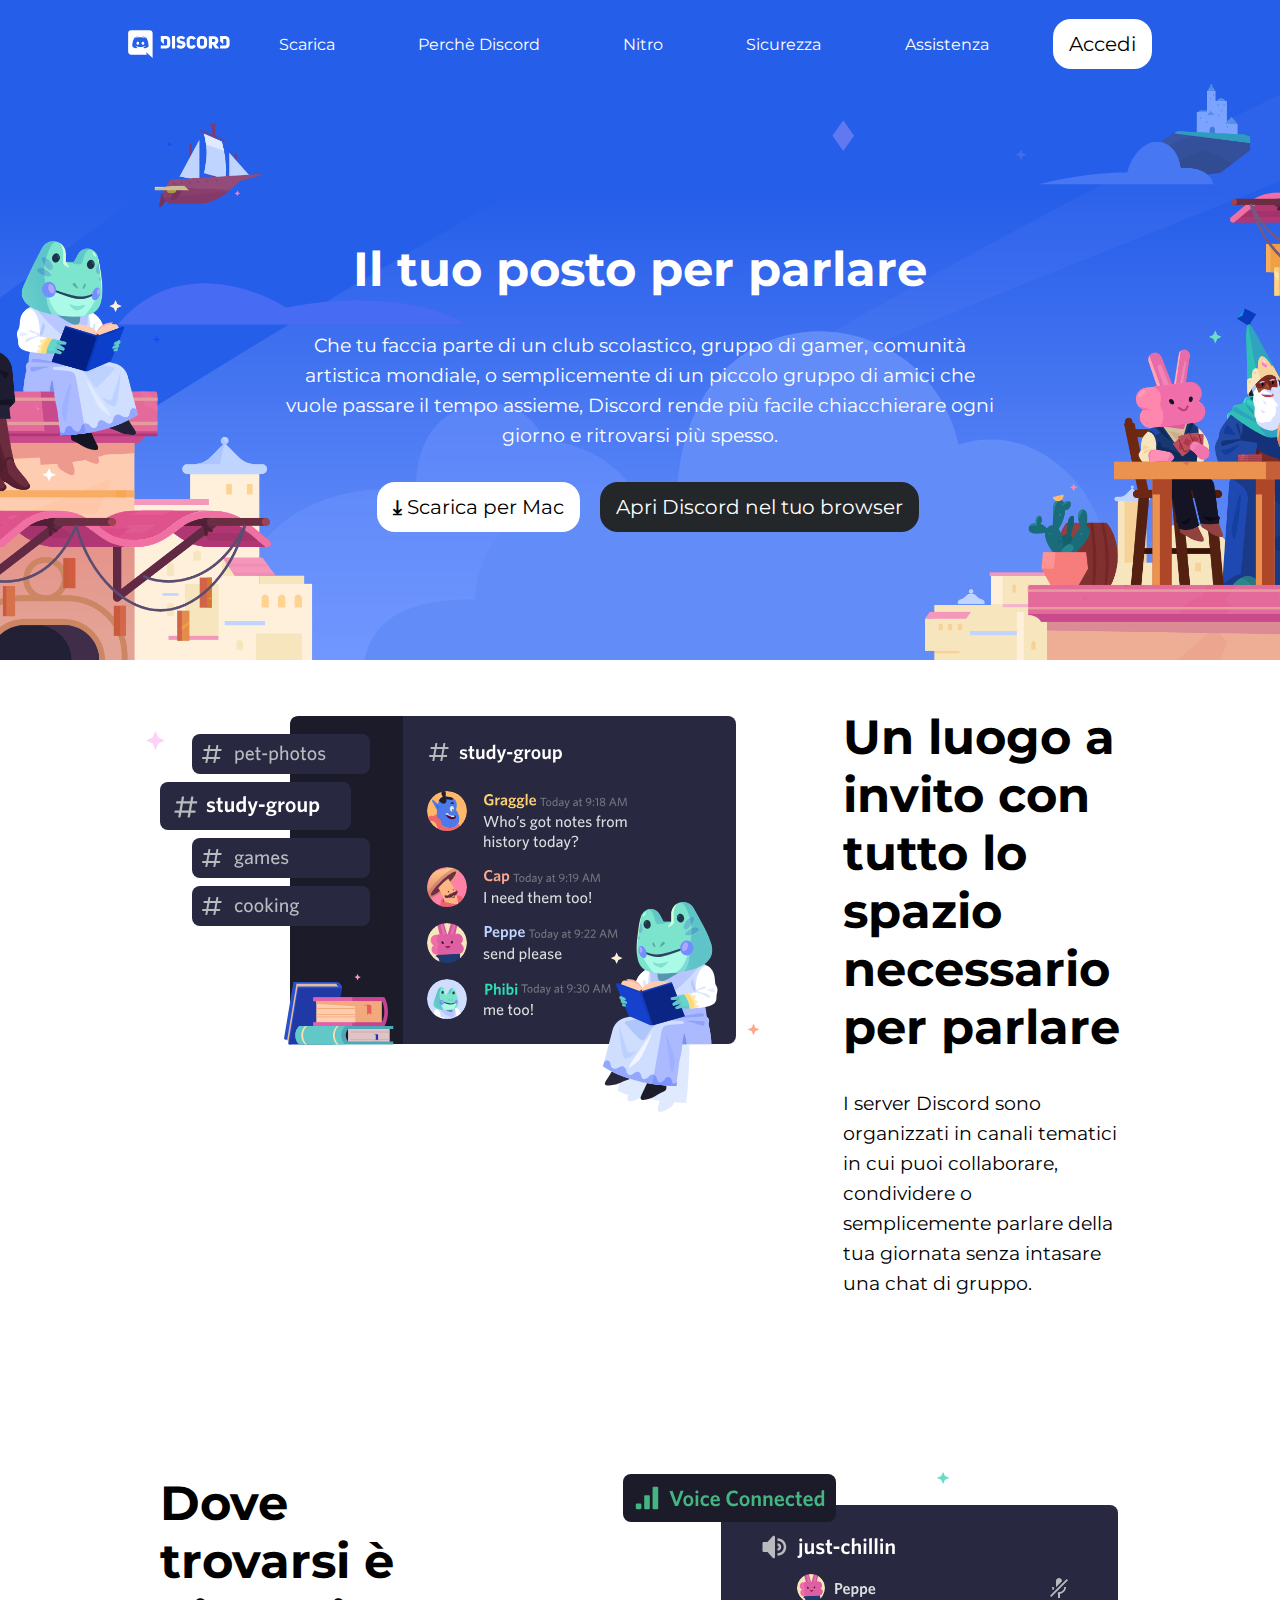
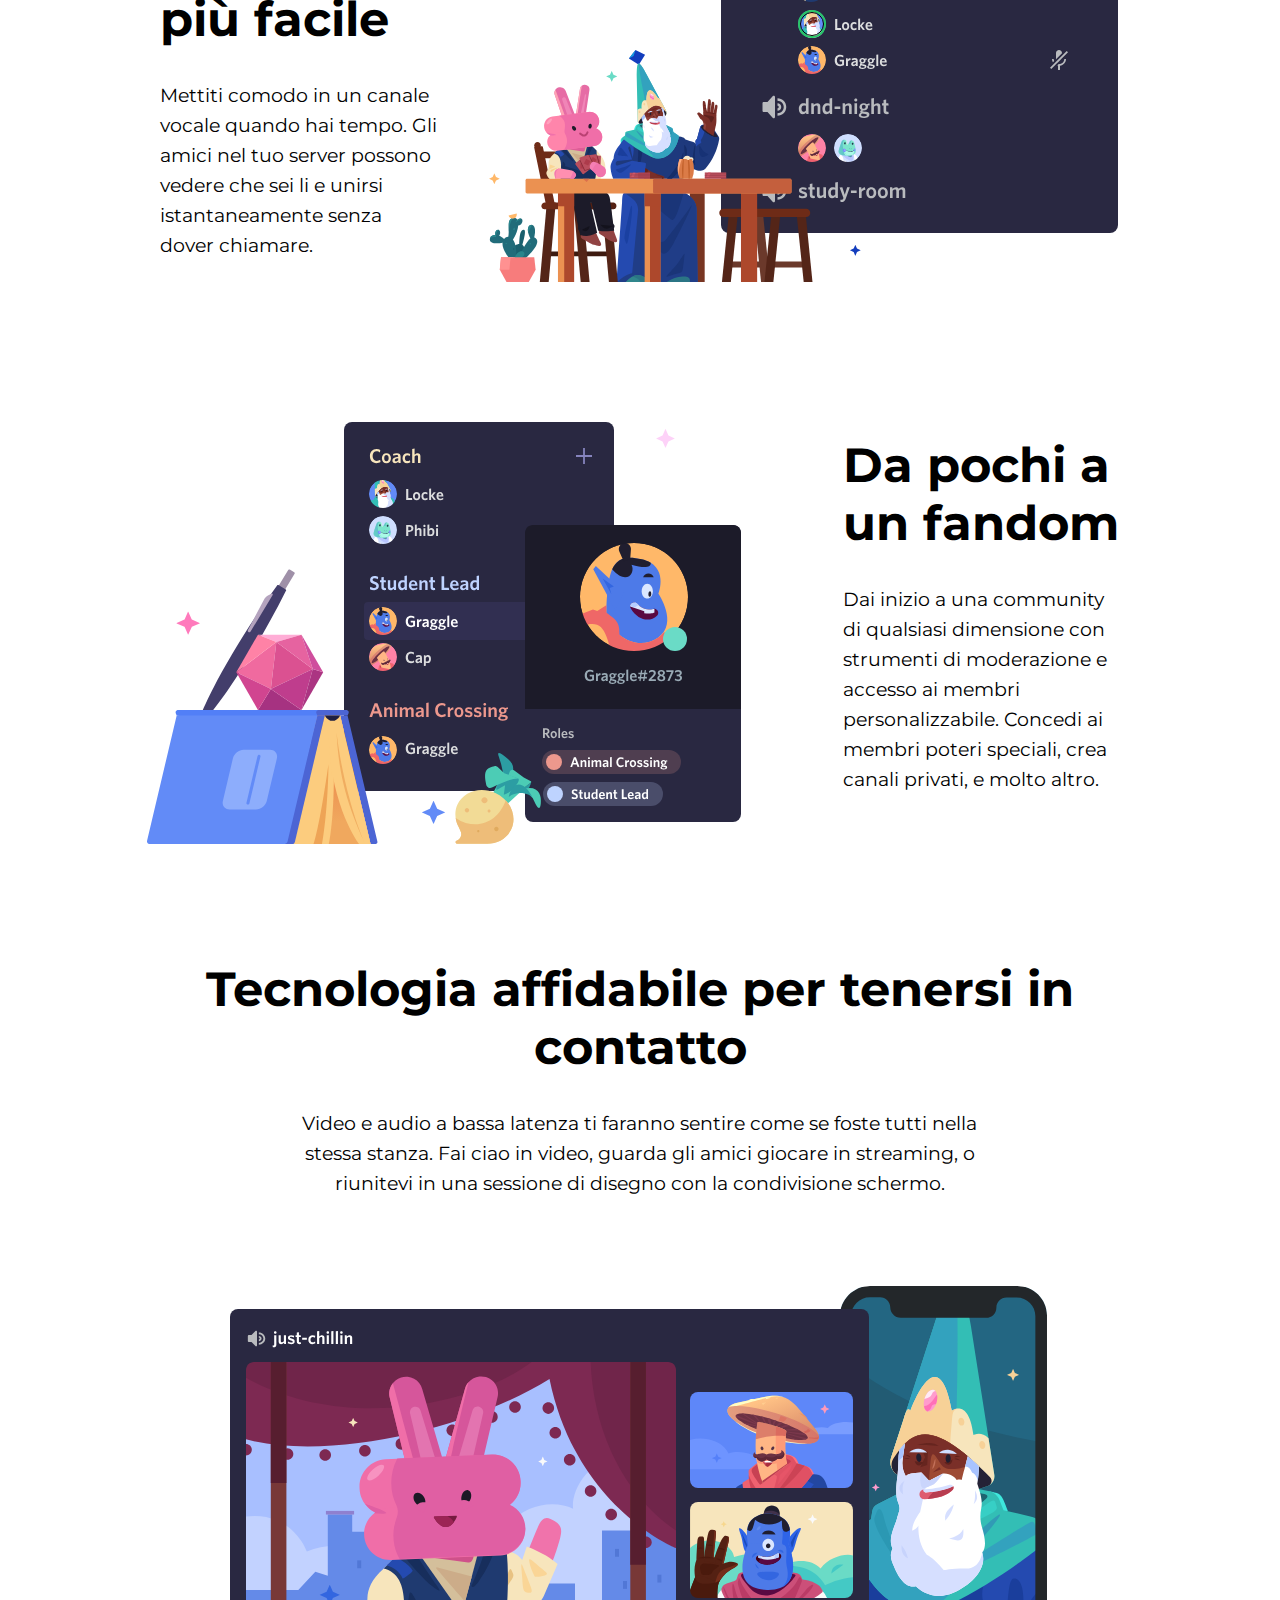
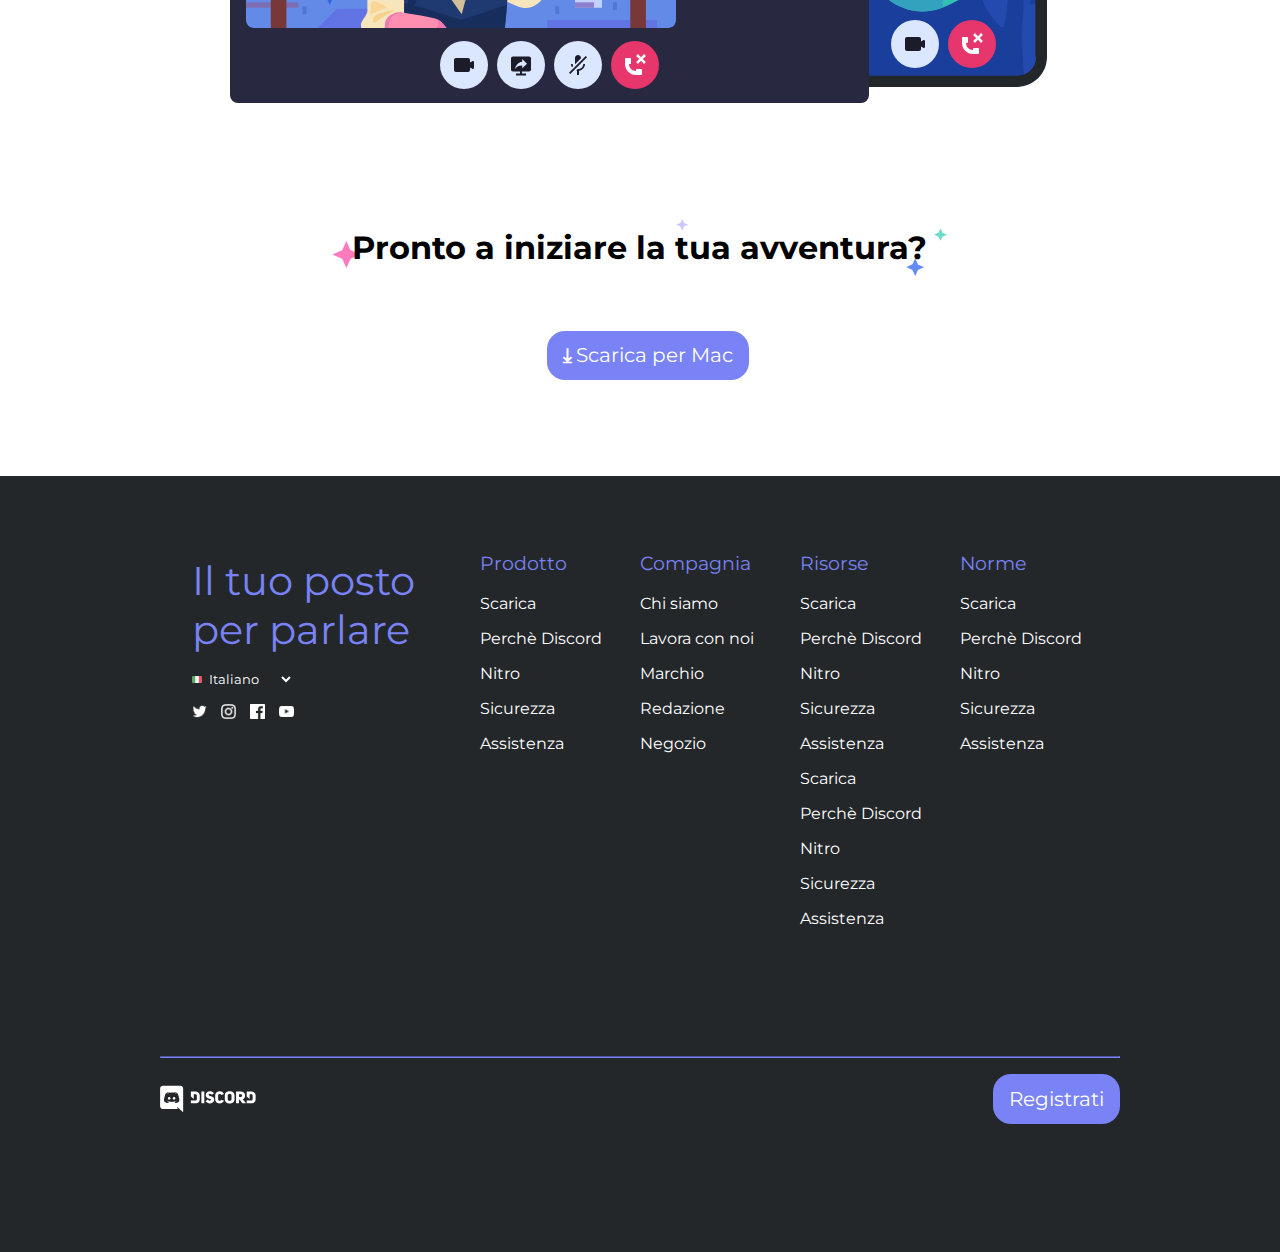
==== bonus/index.html @ 0810bc22 "setting up bonus folder" ====
<!DOCTYPE html>
<html lang="it">

<head>
    <meta charset="UTF-8">
    <meta http-equiv="X-UA-Compatible" content="IE=edge">
    <meta name="viewport" content="width=device-width, initial-scale=1.0">
    <title>Document</title>
    <link rel="stylesheet" href="./assets/css/style.css">
    <link rel="preconnect" href="https://fonts.googleapis.com">
<link rel="preconnect" href="https://fonts.gstatic.com" crossorigin>
<link href="https://fonts.googleapis.com/css2?family=Montserrat:wght@500&display=swap" rel="stylesheet">
</head>

<body>
    <header>
        <div class="container">
            <img class="logo" src="./assets/img/logo.svg" alt="">
            <nav>
                <ul>
                    <li><a href=#>Scarica</a></li>
                    <li><a href=#>Perchè Discord</a></li>
                    <li><a href=#>Nitro</a></li>
                    <li><a href=#>Sicurezza</a></li>
                    <li><a href=#>Assistenza</a></li>
                </ul>

            </nav>
            <button class="white"><a href="https://discord.com/login">Accedi</a></button>
        </div>
    </header>
    <!--/header-->
    <main>
        <div class="banner">
            <div class="container">
                <div class="content">
                    <h1 class="title">Il tuo posto per parlare</h1>
                    <p class="caption">Che tu faccia parte di un club scolastico, gruppo di gamer, comunità artistica
                        mondiale,
                        o semplicemente di un piccolo gruppo di amici che vuole passare il tempo assieme,
                        Discord rende più facile chiacchierare ogni giorno e ritrovarsi più spesso.
                        </p>
                    <button class="white"><a href="//discord.com/api/download?platform=osx"><span class="arrow">&#10515;</span>Scarica per Mac</a></button>
                    <button class="black"><a href="https://discord.com/app">Apri Discord nel tuo browser</a></button>

                </div>
            </div>
        </div>
        <!--/.banner-->
        <div class="container">
            <div class="row">
                <div class="col-8">
                    <img src="./assets/img/item1.svg" alt="">
                </div>
                <div class="col-4">
                    <h1>Un luogo a invito
                        con tutto lo
                        spazio
                        necessario per
                        parlare</h1>
                    <p>I server Discord sono organizzati in canali
                        tematici in cui puoi collaborare, condividere o
                        semplicemente parlare della tua giornata
                        senza intasare una chat di gruppo.</p>
                </div>
            </div>
        </div>       
        <div class="container">
            
            <div class="row">

                <div class="col-4">
                    <h1>Dove trovarsi è più facile</h1>
                    <p>Mettiti comodo in un canale vocale quando
                        hai tempo. Gli amici nel tuo server possono
                        vedere che sei li e unirsi istantaneamente
                        senza dover chiamare.</p>
                </div>
                <div class="col-8">
                    <img src="./assets/img/item2.svg" alt="">
                </div>
            </div>

        </div>
        <div class="container">
            <div class="row">
                <div class="col-8">
                    <img src="./assets/img/item3.svg" alt="">
                </div>
                <div class="col-4">
                    <h1>Da pochi a un fandom</h1>
                    <p>Dai inizio a una community di qualsiasi
                        dimensione con strumenti di moderazione e
                        accesso ai membri personalizzabile.
                        Concedi ai membri poteri speciali, crea
                        canali privati, e molto altro.</p>
                </div>
            </div>
        </div>

        <div class="container">
            <div class="row">
                <div class="content">
                    <div class="col-12">
                        <h1>Tecnologia affidabile per tenersi in contatto</h1>
                        <p class="caption">Video e audio a bassa latenza ti faranno sentire come se foste tutti nella
                            stessa stanza. Fai ciao in video, guarda
                            gli amici giocare in streaming, o riunitevi in una sessione di disegno con la condivisione
                            schermo.</p>
                    </div>
                    <div class="col-12">
                        <img src="./assets/img/item4-big.svg" alt="">
                    </div>
                    <div class="col-12">
                        <h3 id="stars">Pronto a iniziare la tua avventura?</h3>
                        <button class="blue shadow"><a href="//discord.com/api/download?platform=osx"><span class="arrow">&#10515;</span>Scarica per Mac</a></button>
                    </div>

                </div>
            </div>

        </div>

    </main>
    <!--/main-->
    <footer>
        <div class="container">
            <div class="row">
                <div class="col-4">
                    <h2 class="subtitle">Il tuo posto per parlare</h2>
                    <div class="lang">
                        <label for="languages"><img src="./assets/img/ita.png" alt=""></label>
                        <select name="languages" id="languages">
                            <option value="Italiano">Italiano</option>
                            <option value="English">English</option>
                            <option value="Baby_Yoda">Baby Yoda</option>
                        </select>
                    </div>
                    <div id="png_logos">
                        <a href="https://twitter.com/discord"><img class="social" src="./assets//img/twitter.png" alt=""></a>
                        <a href="https://www.instagram.com/discord/"><img class="social" src="./assets//img/instagram.png" alt=""></a>
                        <a href="https://www.facebook.com/discord"><img class="social" src="./assets//img/facebook.png" alt=""></a>
                        <a href="https://www.youtube.com/discord"><img class="social" src="./assets//img/youtube.png" alt=""></a>
                    </div>
                </div>
                <div class="col-2">
                    <p class="subtitle">Prodotto</p>
                    <ul>
                        <li>Scarica</li>
                        <li>Perchè Discord</li>
                        <li>Nitro</li>
                        <li>Sicurezza</li>
                        <li>Assistenza</li>
                    </ul>
                </div>
                <div class="col-2">
                    <p class="subtitle">Compagnia</p>
                    <ul>
                        <li>Chi siamo</li>
                        <li>Lavora con noi</li>
                        <li>Marchio</li>
                        <li>Redazione</li>
                        <li>Negozio</li>
                    </ul>
                </div>
                <div class="col-2">
                    <p class="subtitle">Risorse</p>
                    <ul>
                        <li>Scarica</li>
                        <li>Perchè Discord</li>
                        <li>Nitro</li>
                        <li>Sicurezza</li>
                        <li>Assistenza</li>
                        <li>Scarica</li>
                        <li>Perchè Discord</li>
                        <li>Nitro</li>
                        <li>Sicurezza</li>
                        <li>Assistenza</li>
                    </ul>
                </div>
                <div class="col-2">
                    <p class="subtitle">Norme</p>
                    <ul>
                        <li>Scarica</li>
                        <li>Perchè Discord</li>
                        <li>Nitro</li>
                        <li>Sicurezza</li>
                        <li>Assistenza</li>
                    </ul>
                </div>
            </div>
            <hr>
            <div class="row">
                <div class="col-12 footer">
                    <img class="logo" src="./assets/img/logo.svg" alt="">
                    <button class="blue"><a href="https://discord.com/register">Registrati</a></button>
                </div>
            </div>
        </div>

    </footer>
    <!--/footer-->

</body>

</html>
---- bonus/assets/css/style.css ----
:root {
    --bg-white: #F6F6F6;
    --var-blue: #7983f5;
    --var-black: #23272A;

}

* {
    box-sizing: border-box;
    margin: 0;
    padding: 0;
    font-family: 'Montserrat', sans-serif;
}


.container {
    width: 80%;
    margin: auto;
    max-width: 1200px;
    
    
}
img {
    max-width: 100%;
}

a {
    text-decoration: none;
}


/* header */
header .container {
    display:flex;
    justify-content: space-between;
    color: white;
    
}



header {
    width: 100%;
    position: absolute;
    z-index: 1;
    top: 1vh;
}

/* buttons */
button {
    border: none;
    padding: 0.8rem 1rem 0.8rem 1rem;
    font-size: 20px;
    margin-left: 1rem;
    border-radius: 18px;
    
}

button:hover {
    cursor: pointer;
}

.blue a, .black a{
    color: white;
}

.white a{
    color: black;
}

.black {
    background-color: var(--var-black);
}


.blue {
    background-color: var(--var-blue);
    color: white;
    
}


.blue.shadow:hover{
    box-shadow: 0 0 11px rgba(33,33,33,.2); 
    
    
}




.black:hover {
    background-color: #36393f;
}

.black {
    background-color: var(--var-black);
}

.white {
    background-color: white;
    
    
}



.white a:hover {
    color: var(--var-blue);
}




header button {
    height: 20%;
    align-self: center;
   
}

.arrow {
    padding-right: 0.3rem;
    font-weight: bolder;
}

.logo {
    max-width: 10%;
    
}

p {
    line-height: 30px;
    font-size: 1.2rem;
}


/* navbar region */
nav {
    align-self: center;
    flex-grow: 2;
    
}

nav ul {
    list-style-type: none;
    padding: 0;
    display: flex;
    justify-content:  center;
    
}

nav ul li  {
    padding:  1.6rem;
   
}

nav ul li a {
    color: white;
    padding: 1rem;
    border-radius: 18px;
}

nav ul li a:hover {
    background-color: white;
    color: var(--var-blue);

}

/* main */
.banner {
    padding: 15rem 0 8rem 0;
    background-image: url('../img/jumbo.png');
    position: relative;
    background-size: cover;
    background-repeat: no-repeat;
    background-position: center;
}

.content {
    text-align: center;

}

.banner .content {
    color: white;
}

.banner .content .title {
    font-size: 3rem;
}

.content .caption {
    width: 70%;
    margin: 2rem auto;
}

.caption {
    margin: auto;
    margin-bottom: 1rem;
    margin-top: 1rem;
    
    
}

.row {
    display: flex;
    padding: 1rem 0 1rem 0;
    margin-bottom: 5rem;
}

#stars {
    font-size: 2rem;
    width: 60%;
    margin: auto;
    padding: 4rem 1rem;
    background-image: url('../img/stars.svg');
    background-repeat: no-repeat;
    background-size: contain;
    background-position: center;
}



/*column region */

.col-8 {
    width: calc((100%/12)*8);
}


.col-4 {
    width: calc((100%/12)*4);
    padding: 2rem;
}

.col-2 {
    width: calc((100%/12)*2);
    
    
}

.col-12 {
    width: calc((100%/12)*12);
}

.col-12.footer {
    display: flex;
    justify-content:space-between;
    
    
}
.col-2 {
    padding-top: 1.5rem;
    
}


[class^="col-"] h1 {
    font-size: 3rem;
    margin-bottom: 2rem;
}





/* debug */
.debug [class^="col-"] {
    background-color: red;
    height: 100px;
    border: 1px solid;
}

.debug header, .debug footer {
    background-color: var(--var-black);
}

/* footer region */

footer {
    background-color: var(--var-black);
}

footer .container {
    padding: 2rem;
}

.lang {
    width: 40%;
    display: flex;
    justify-content: flex-start;
    
}
.lang img {
    max-width: 100%;
    align-self: center;
}


#languages {
    background-color: var(--var-black);
    border: none;
    color: white;
    align-self: center;
   
    
    
}

select:focus-visible{
    outline: none;
}

label {
    width: 15%;
    display: flex;
    margin-right: 0.2rem;
    
}



.subtitle {
    color: var(--var-blue);
    
    
}

h2.subtitle {
    font-size: 2.5rem;
    margin-bottom: 1rem;
    font-weight: 400;
}


footer ul {
    list-style-type: none;
    color: white;
    padding: 1rem 0;
}

footer ul li {
    margin-bottom: 1rem;
}



footer hr {
    
    border-color: var(--var-blue);
}


#png_logos{
    margin-top: 0.8rem;
    display: flex;
    width: 40%;
    justify-content: space-between;
    
}

#png_logos a {
    width: 15%;
    
}
.social {
    max-width: 100%;
    vertical-align: middle;
}

.social:hover {
    scale: 1.1;
    cursor: pointer;
}
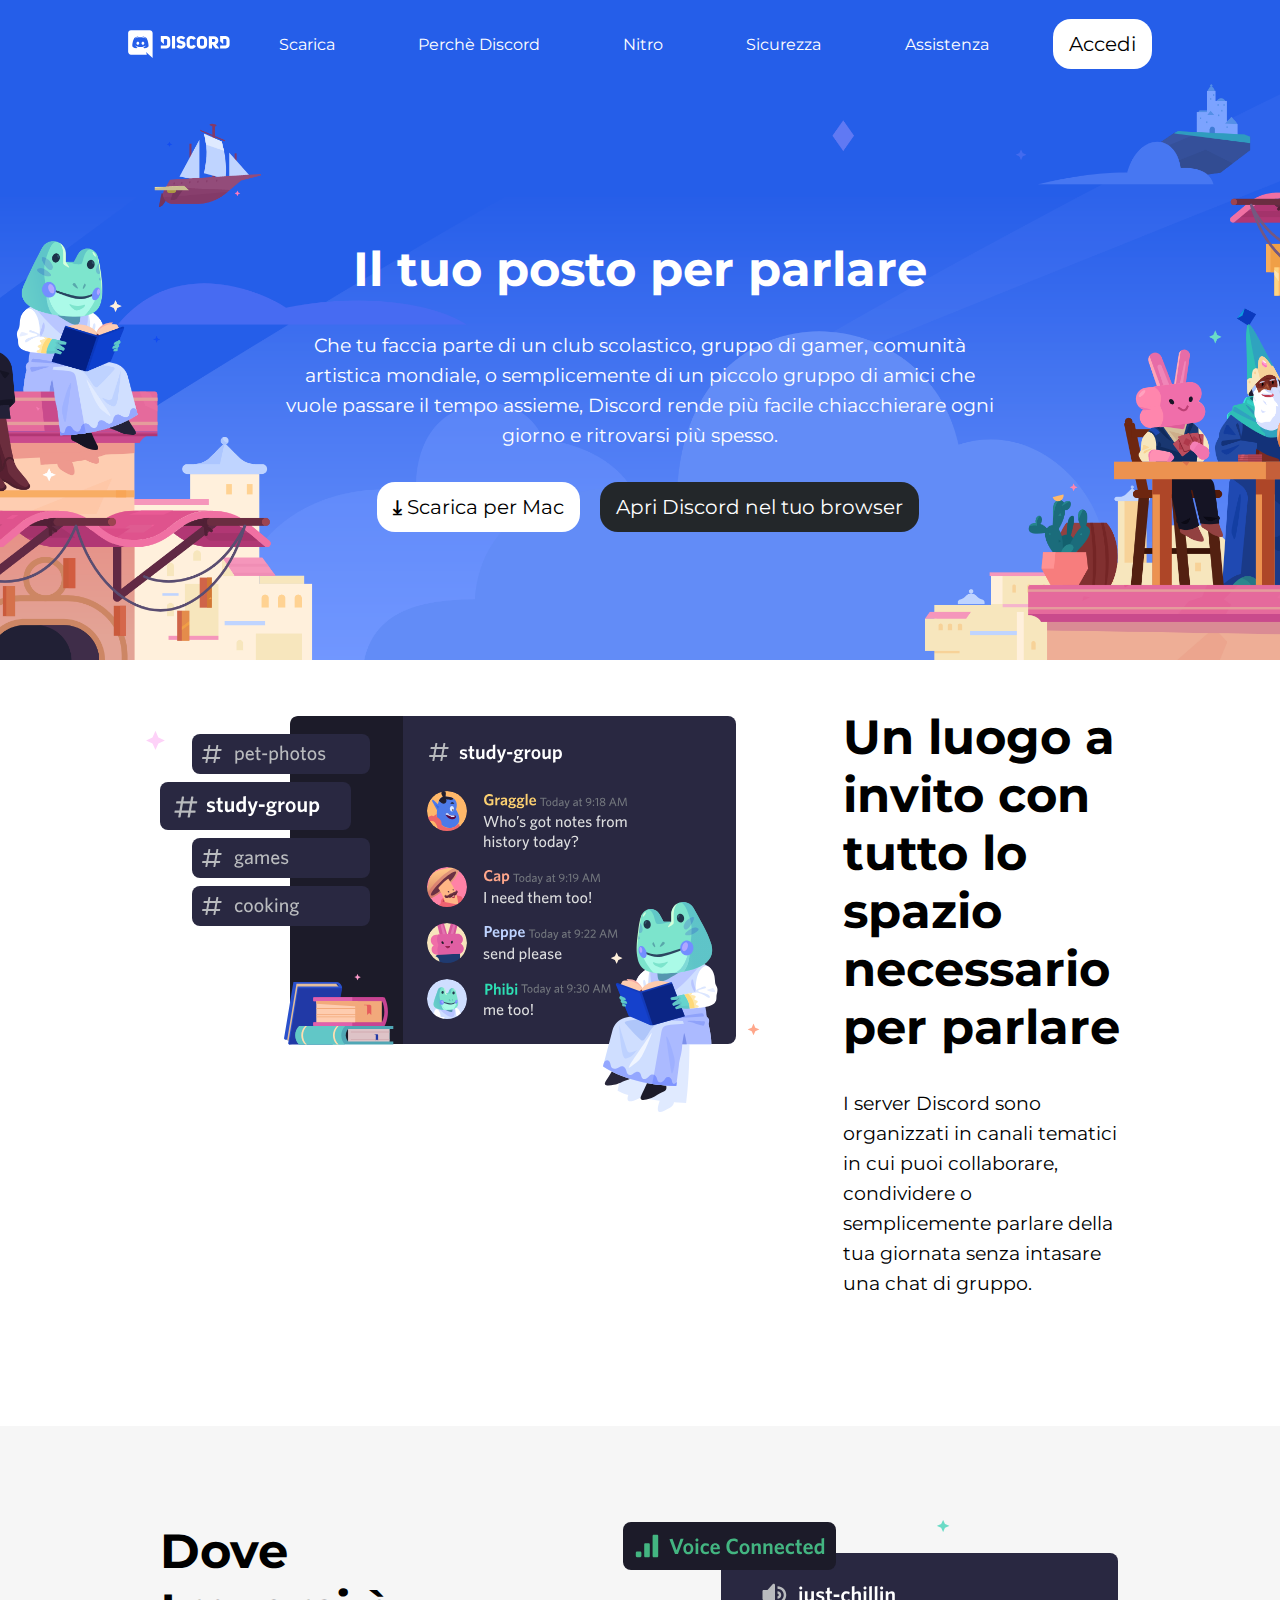
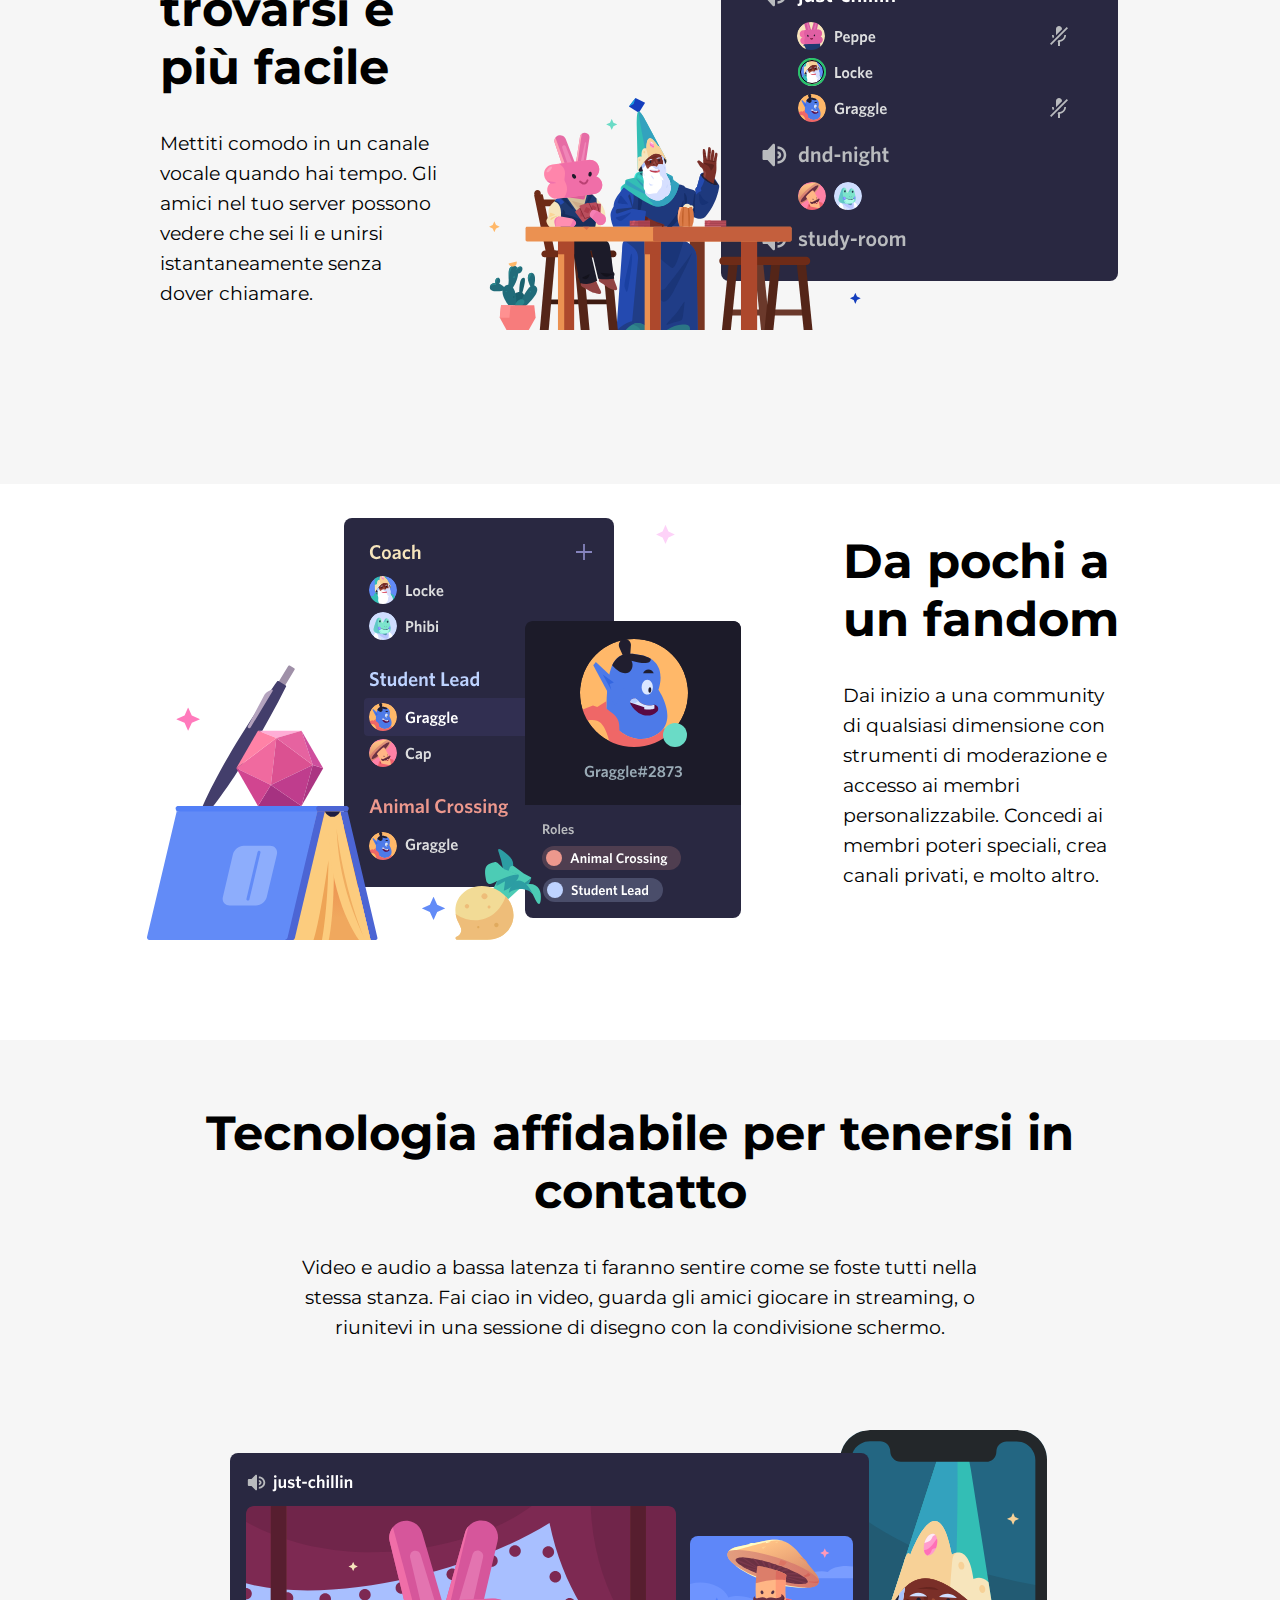
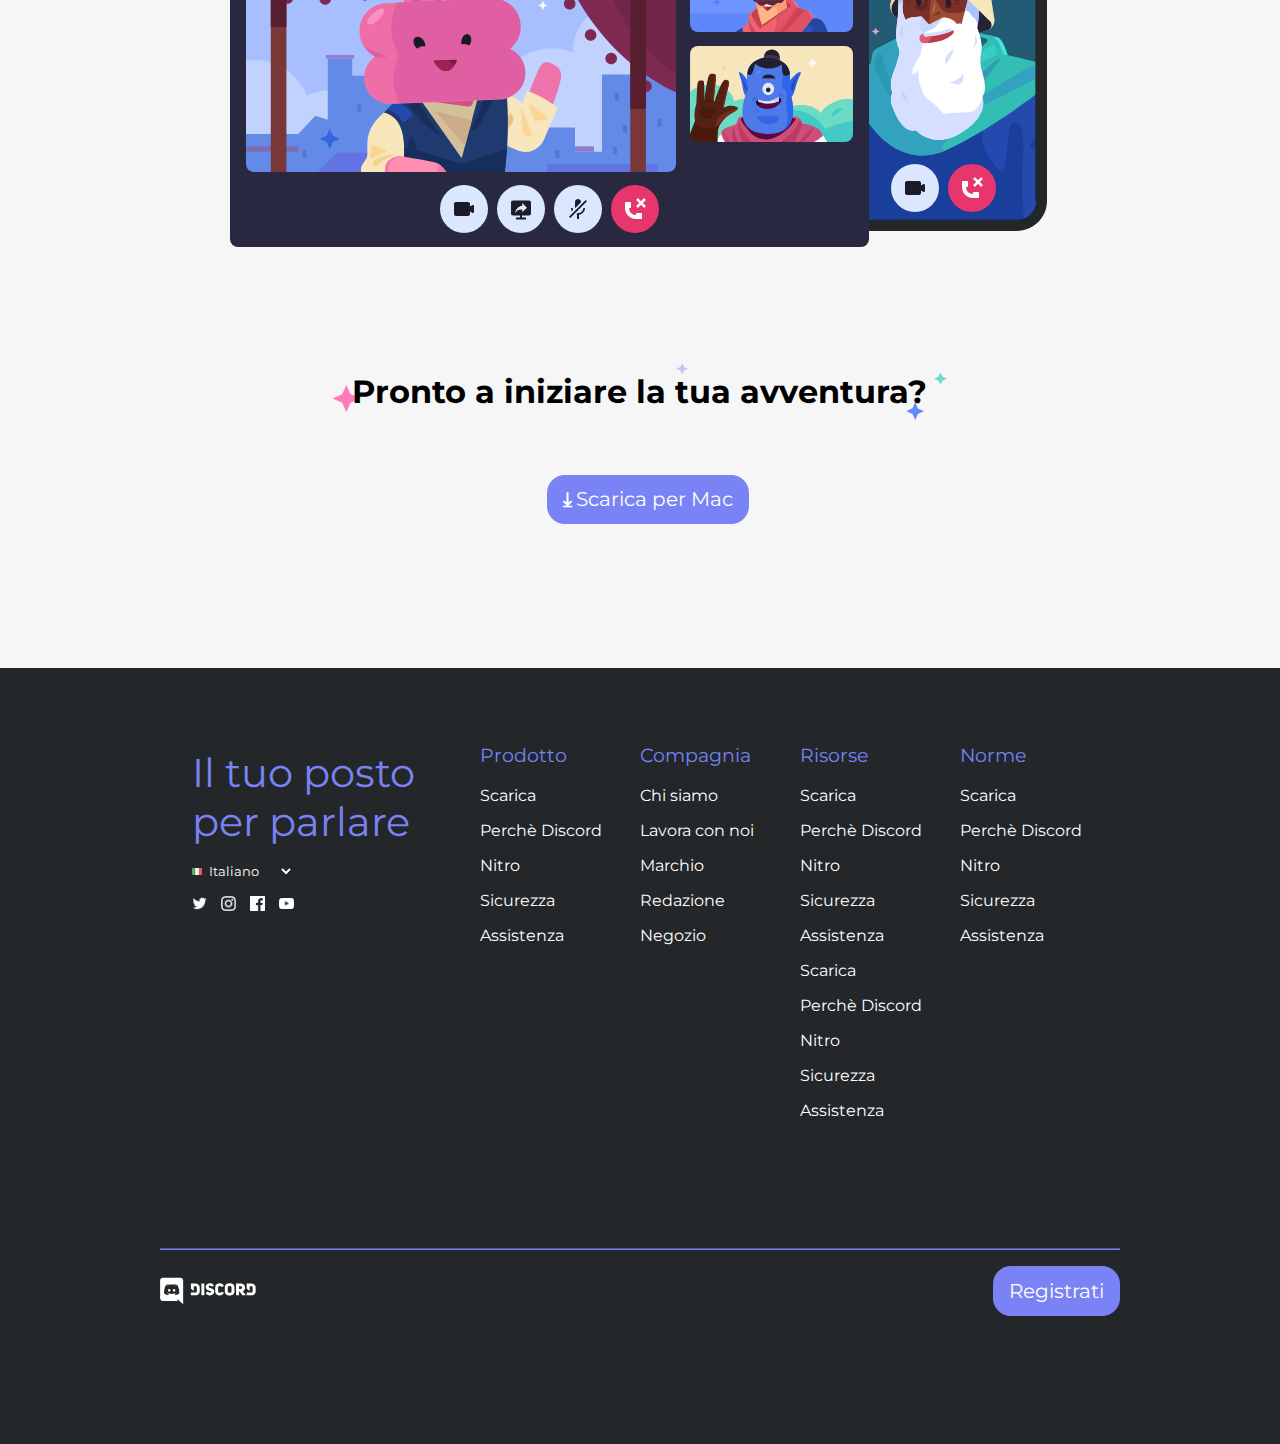
==== commit 6653ed2b: "working on bg bonus" ====
--- a/bonus/index.html
+++ b/bonus/index.html
@@ -64,24 +64,27 @@
                         senza intasare una chat di gruppo.</p>
                 </div>
             </div>
+        </div>
+        <div class="bg_secondary">
+            <div class="container">
+                
+                <div class="row">
+    
+                    <div class="col-4">
+                        <h1>Dove trovarsi è più facile</h1>
+                        <p>Mettiti comodo in un canale vocale quando
+                            hai tempo. Gli amici nel tuo server possono
+                            vedere che sei li e unirsi istantaneamente
+                            senza dover chiamare.</p>
+                    </div>
+                    <div class="col-8">
+                        <img src="./assets/img/item2.svg" alt="">
+                    </div>
+                </div>
+    
+            </div>
+
         </div>       
-        <div class="container">
-            
-            <div class="row">
-
-                <div class="col-4">
-                    <h1>Dove trovarsi è più facile</h1>
-                    <p>Mettiti comodo in un canale vocale quando
-                        hai tempo. Gli amici nel tuo server possono
-                        vedere che sei li e unirsi istantaneamente
-                        senza dover chiamare.</p>
-                </div>
-                <div class="col-8">
-                    <img src="./assets/img/item2.svg" alt="">
-                </div>
-            </div>
-
-        </div>
         <div class="container">
             <div class="row">
                 <div class="col-8">
@@ -97,26 +100,28 @@
                 </div>
             </div>
         </div>
-
-        <div class="container">
-            <div class="row">
-                <div class="content">
-                    <div class="col-12">
-                        <h1>Tecnologia affidabile per tenersi in contatto</h1>
-                        <p class="caption">Video e audio a bassa latenza ti faranno sentire come se foste tutti nella
-                            stessa stanza. Fai ciao in video, guarda
-                            gli amici giocare in streaming, o riunitevi in una sessione di disegno con la condivisione
-                            schermo.</p>
-                    </div>
-                    <div class="col-12">
-                        <img src="./assets/img/item4-big.svg" alt="">
-                    </div>
-                    <div class="col-12">
-                        <h3 id="stars">Pronto a iniziare la tua avventura?</h3>
-                        <button class="blue shadow"><a href="//discord.com/api/download?platform=osx"><span class="arrow">&#10515;</span>Scarica per Mac</a></button>
-                    </div>
-
-                </div>
+        <div class="bg_secondary">
+            <div class="container">
+                <div class="row">
+                    <div class="content">
+                        <div class="col-12">
+                            <h1>Tecnologia affidabile per tenersi in contatto</h1>
+                            <p class="caption">Video e audio a bassa latenza ti faranno sentire come se foste tutti nella
+                                stessa stanza. Fai ciao in video, guarda
+                                gli amici giocare in streaming, o riunitevi in una sessione di disegno con la condivisione
+                                schermo.</p>
+                        </div>
+                        <div class="col-12">
+                            <img src="./assets/img/item4-big.svg" alt="">
+                        </div>
+                        <div class="col-12">
+                            <h3 id="stars">Pronto a iniziare la tua avventura?</h3>
+                            <button class="blue"><a href="//discord.com/api/download?platform=osx"><span class="arrow">&#10515;</span>Scarica per Mac</a></button>
+                        </div>
+    
+                    </div>
+                </div>
+    
             </div>
 
         </div>
--- a/bonus/assets/css/style.css
+++ b/bonus/assets/css/style.css
@@ -79,13 +79,9 @@
     
 }
 
-
-.blue.shadow:hover{
-    box-shadow: 0 0 11px rgba(33,33,33,.2); 
-    
-    
-}
-
+.blue:hover {
+    box-shadow: inset 0 0 0 10em rgba(255, 255, 255, 0.3);
+}
 
 
 
@@ -102,8 +98,6 @@
     
     
 }
-
-
 
 .white a:hover {
     color: var(--var-blue);
@@ -206,6 +200,11 @@
     display: flex;
     padding: 1rem 0 1rem 0;
     margin-bottom: 5rem;
+}
+
+.bg_secondary {
+    background-color: var(--bg-white);
+    padding: 3rem 0;
 }
 
 #stars {
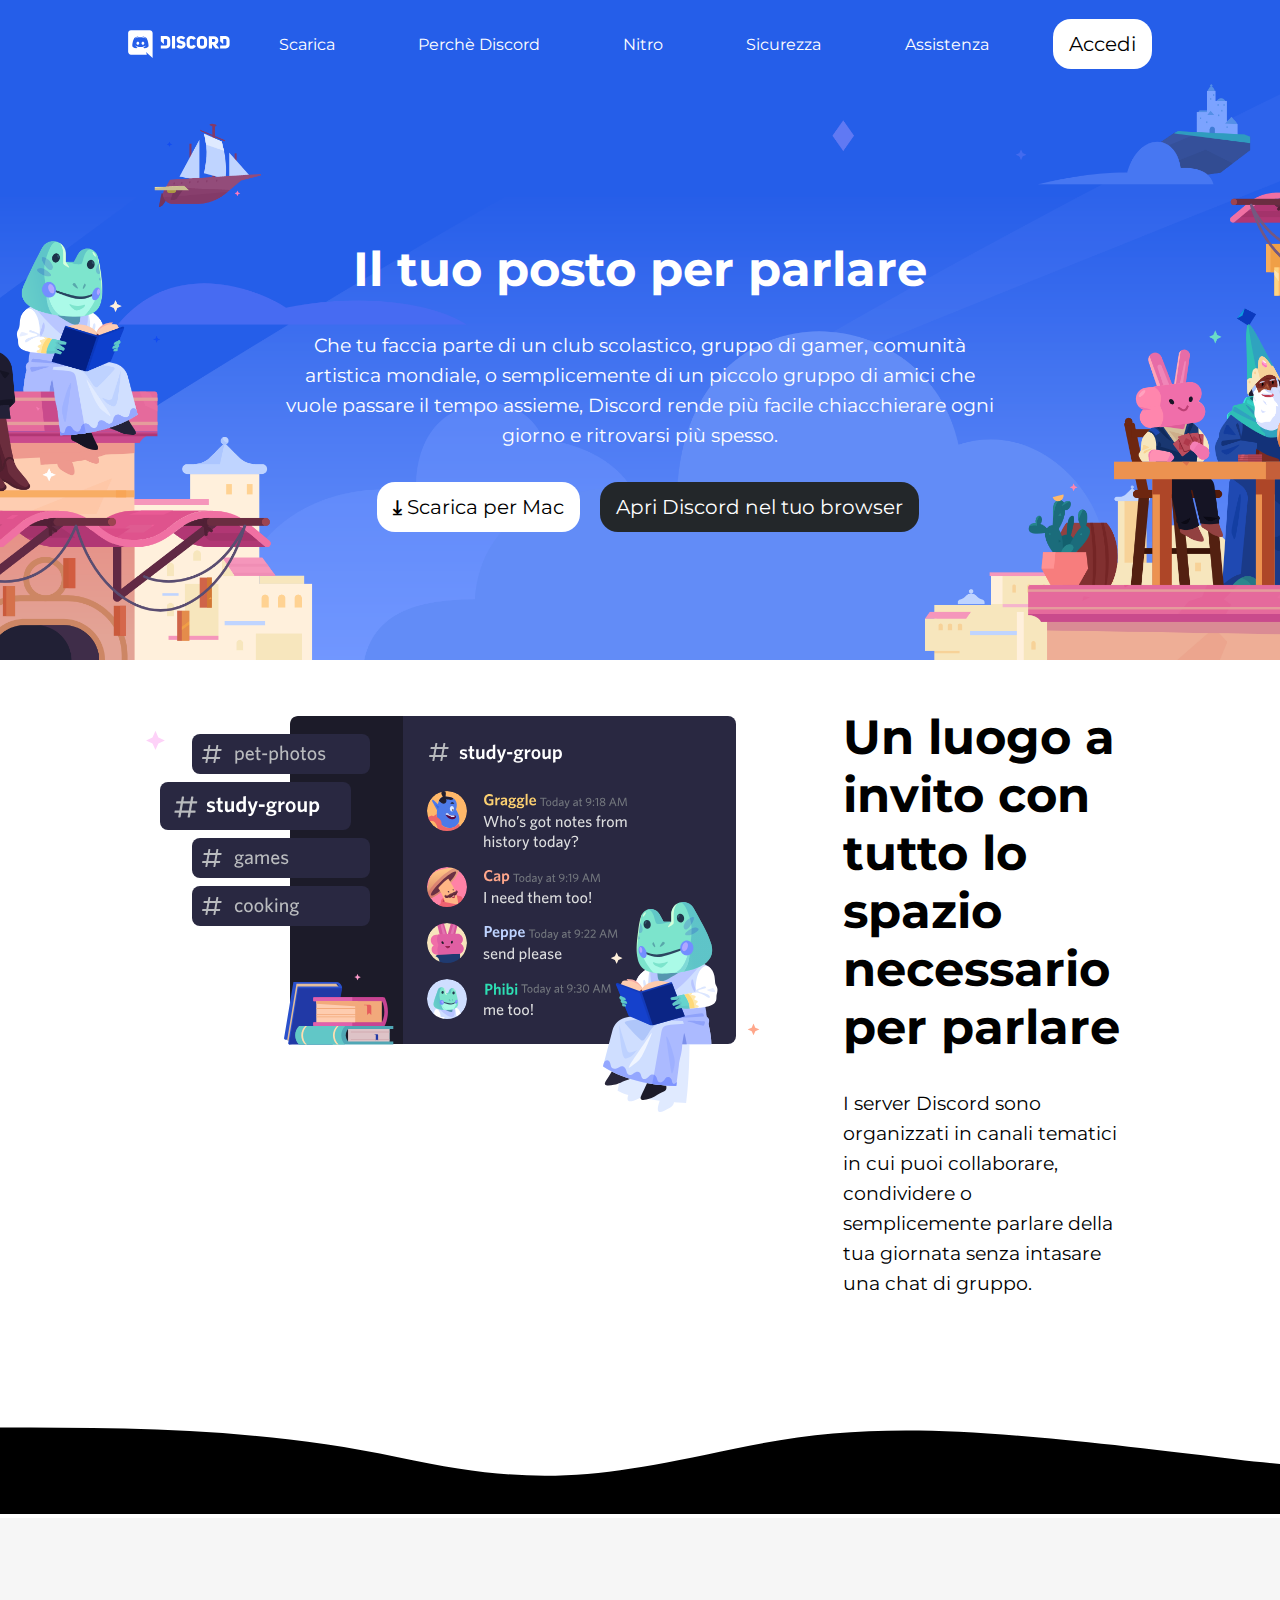
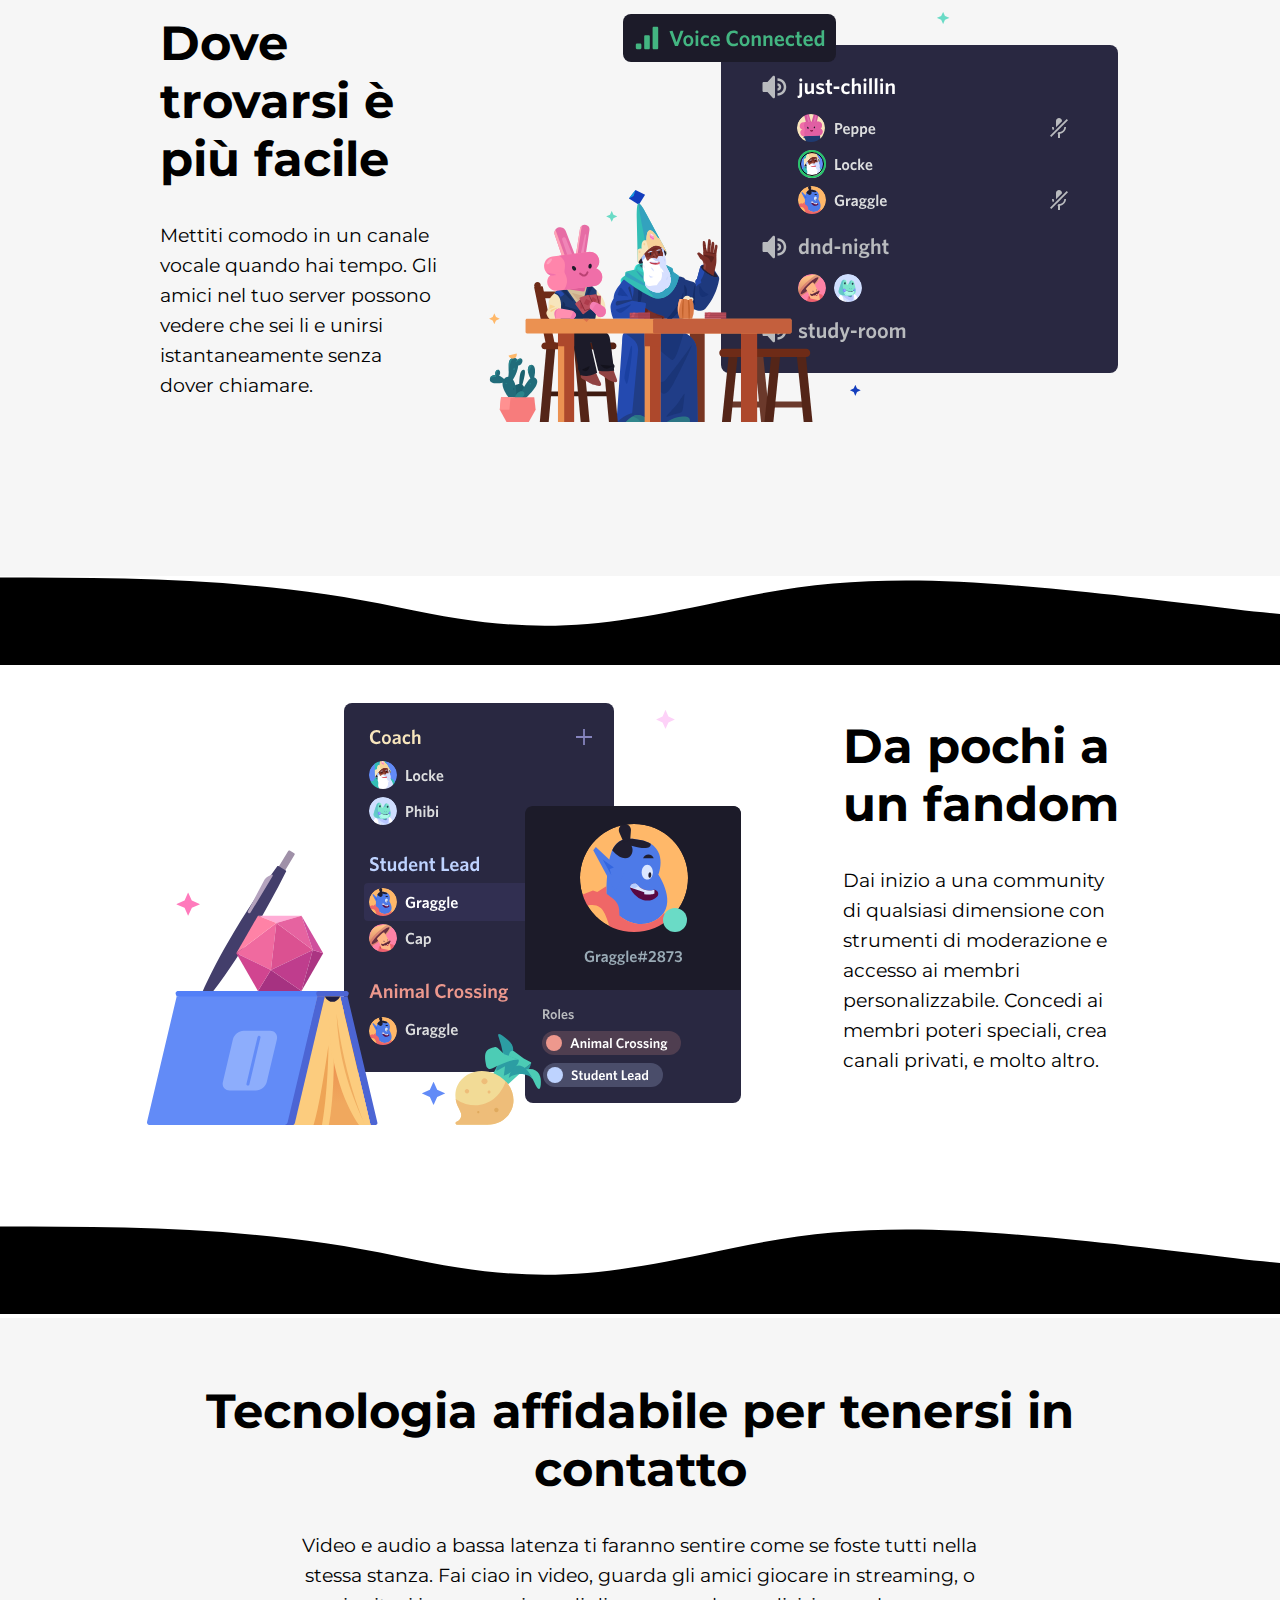
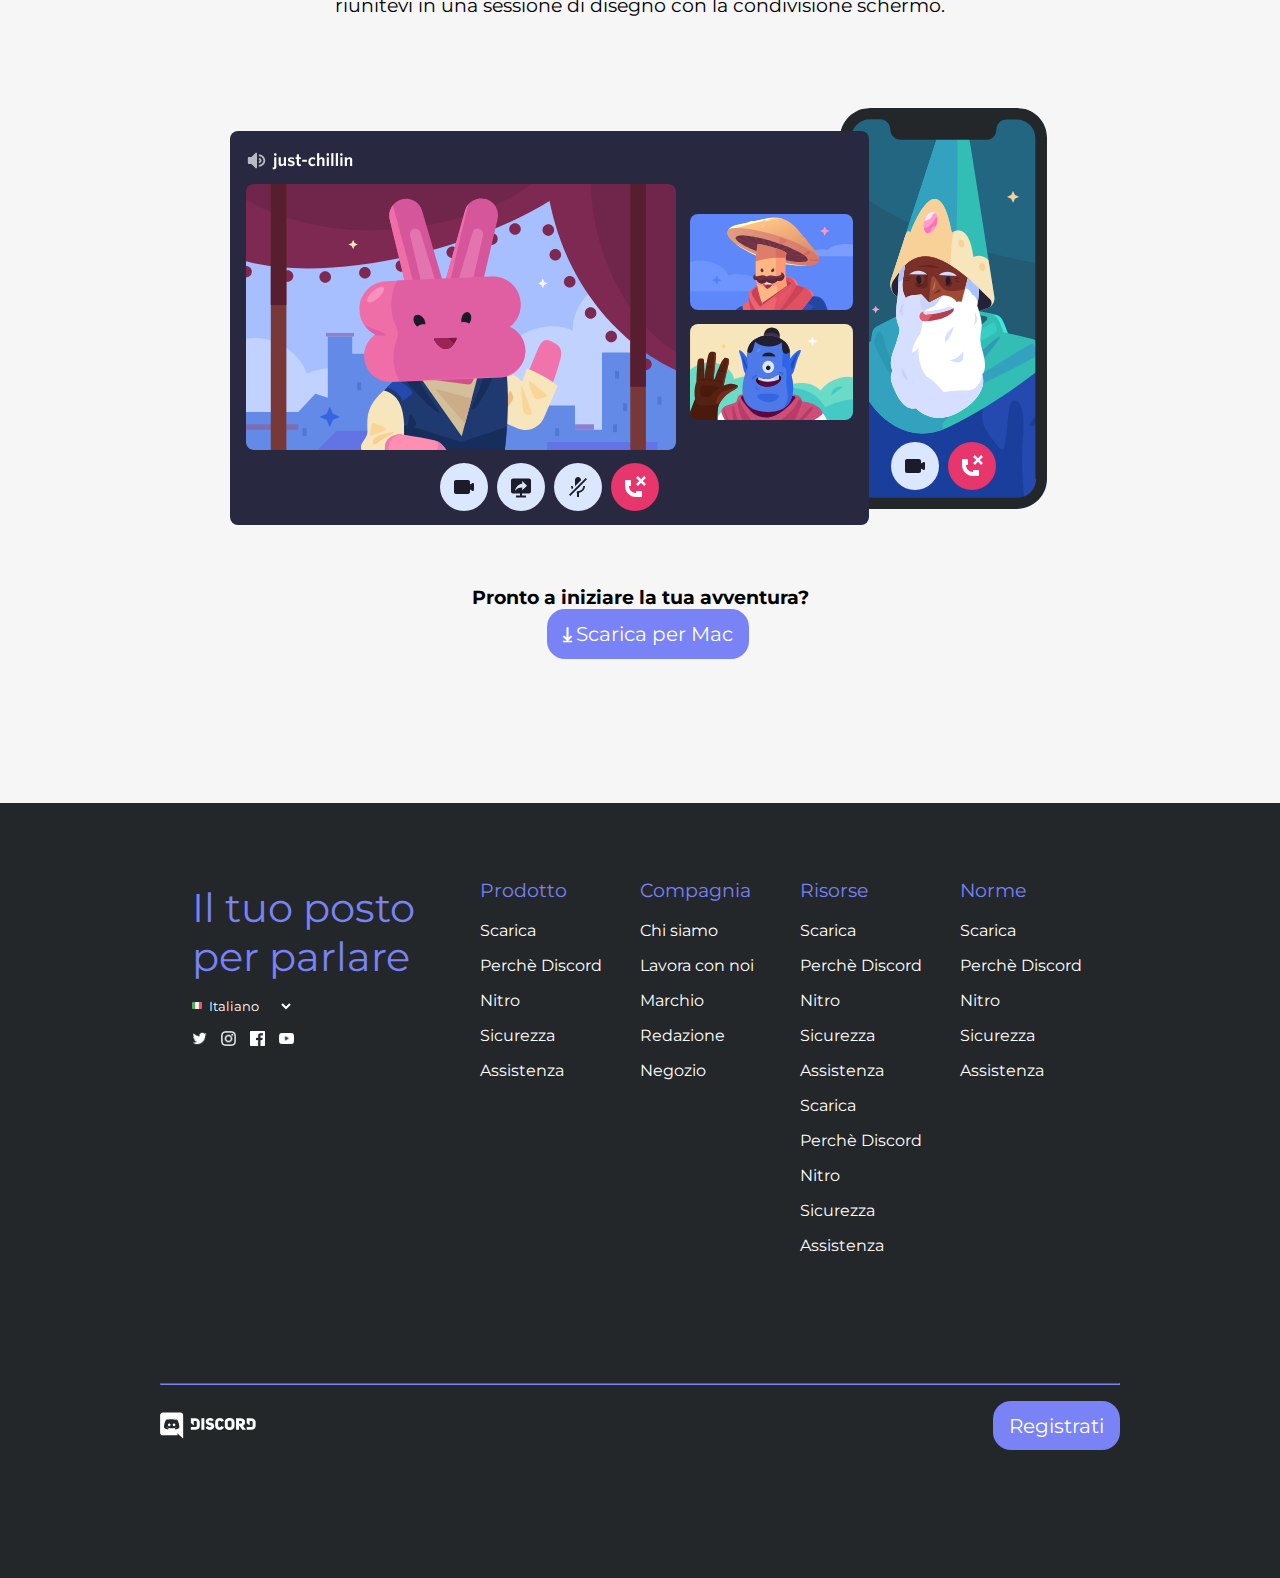
==== commit df832bc5: "wave bg" ====
--- a/bonus/index.html
+++ b/bonus/index.html
@@ -65,7 +65,9 @@
                 </div>
             </div>
         </div>
+        <svg class="wave-top" version="1.1" xmlns="http://www.w3.org/2000/svg" viewBox="0 0 1440 100" preserveAspectRatio="none"><path class="wavePath-haxJK1 animationPaused-2hZ4IO" d="M826.337463,25.5396311 C670.970254,58.655965 603.696181,68.7870267 447.802481,35.1443383 C293.342778,1.81111414 137.33377,1.81111414 0,1.81111414 L0,150 L1920,150 L1920,1.81111414 C1739.53523,-16.6853983 1679.86404,73.1607868 1389.7826,37.4859505 C1099.70117,1.81111414 981.704672,-7.57670281 826.337463,25.5396311 Z" fill="currentColor"></path></svg>
         <div class="bg_secondary">
+            
             <div class="container">
                 
                 <div class="row">
@@ -84,7 +86,8 @@
     
             </div>
 
-        </div>       
+        </div>  
+        <svg class="wave-bottom" version="1.1" xmlns="http://www.w3.org/2000/svg" viewBox="0 0 1440 100" preserveAspectRatio="none"><path class="wavePath-haxJK1 animationPaused-2hZ4IO" d="M826.337463,25.5396311 C670.970254,58.655965 603.696181,68.7870267 447.802481,35.1443383 C293.342778,1.81111414 137.33377,1.81111414 0,1.81111414 L0,150 L1920,150 L1920,1.81111414 C1739.53523,-16.6853983 1679.86404,73.1607868 1389.7826,37.4859505 C1099.70117,1.81111414 981.704672,-7.57670281 826.337463,25.5396311 Z" fill="currentColor"></path></svg>     
         <div class="container">
             <div class="row">
                 <div class="col-8">
@@ -100,6 +103,7 @@
                 </div>
             </div>
         </div>
+        <svg class="wave-top" version="1.1" xmlns="http://www.w3.org/2000/svg" viewBox="0 0 1440 100" preserveAspectRatio="none"><path class="wavePath-haxJK1 animationPaused-2hZ4IO" d="M826.337463,25.5396311 C670.970254,58.655965 603.696181,68.7870267 447.802481,35.1443383 C293.342778,1.81111414 137.33377,1.81111414 0,1.81111414 L0,150 L1920,150 L1920,1.81111414 C1739.53523,-16.6853983 1679.86404,73.1607868 1389.7826,37.4859505 C1099.70117,1.81111414 981.704672,-7.57670281 826.337463,25.5396311 Z" fill="currentColor"></path></svg>
         <div class="bg_secondary">
             <div class="container">
                 <div class="row">
--- a/bonus/assets/css/style.css
+++ b/bonus/assets/css/style.css
@@ -206,6 +206,8 @@
     background-color: var(--bg-white);
     padding: 3rem 0;
 }
+
+/* wave background /*
 
 #stars {
     font-size: 2rem;
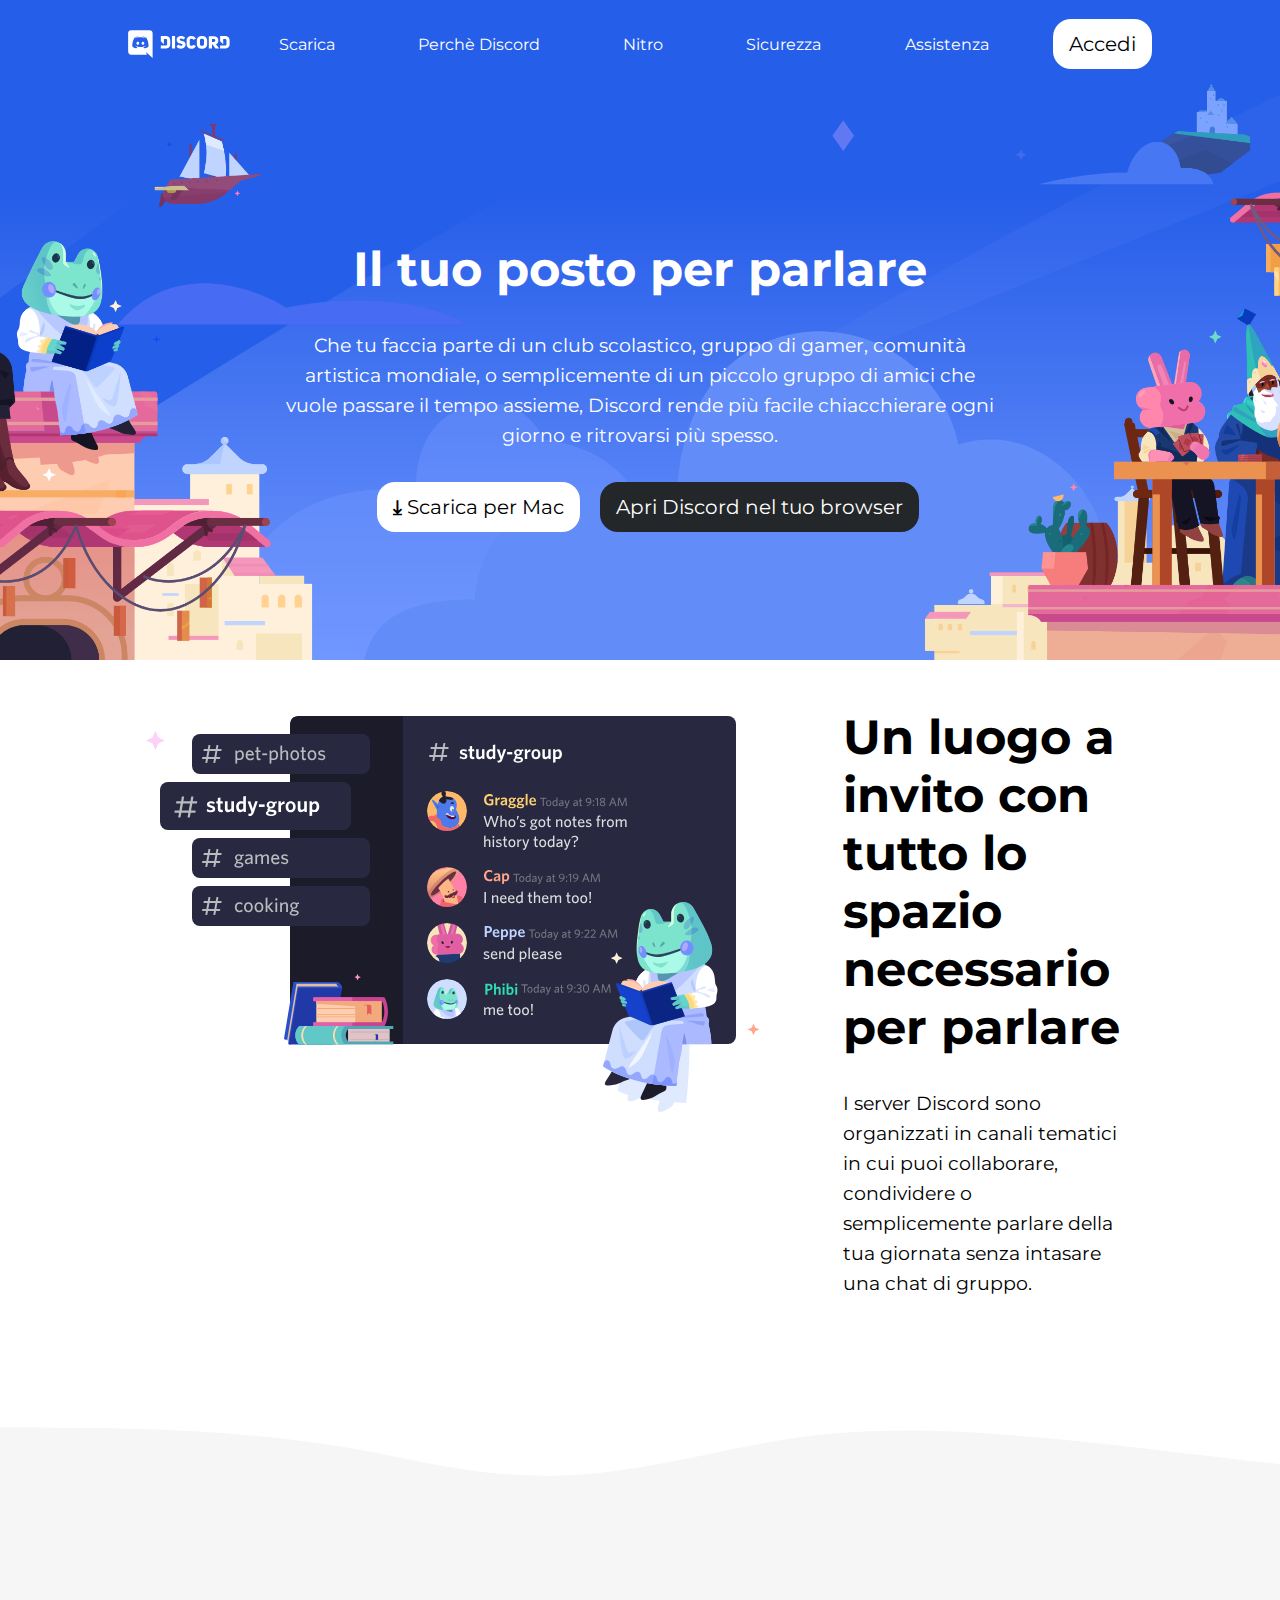
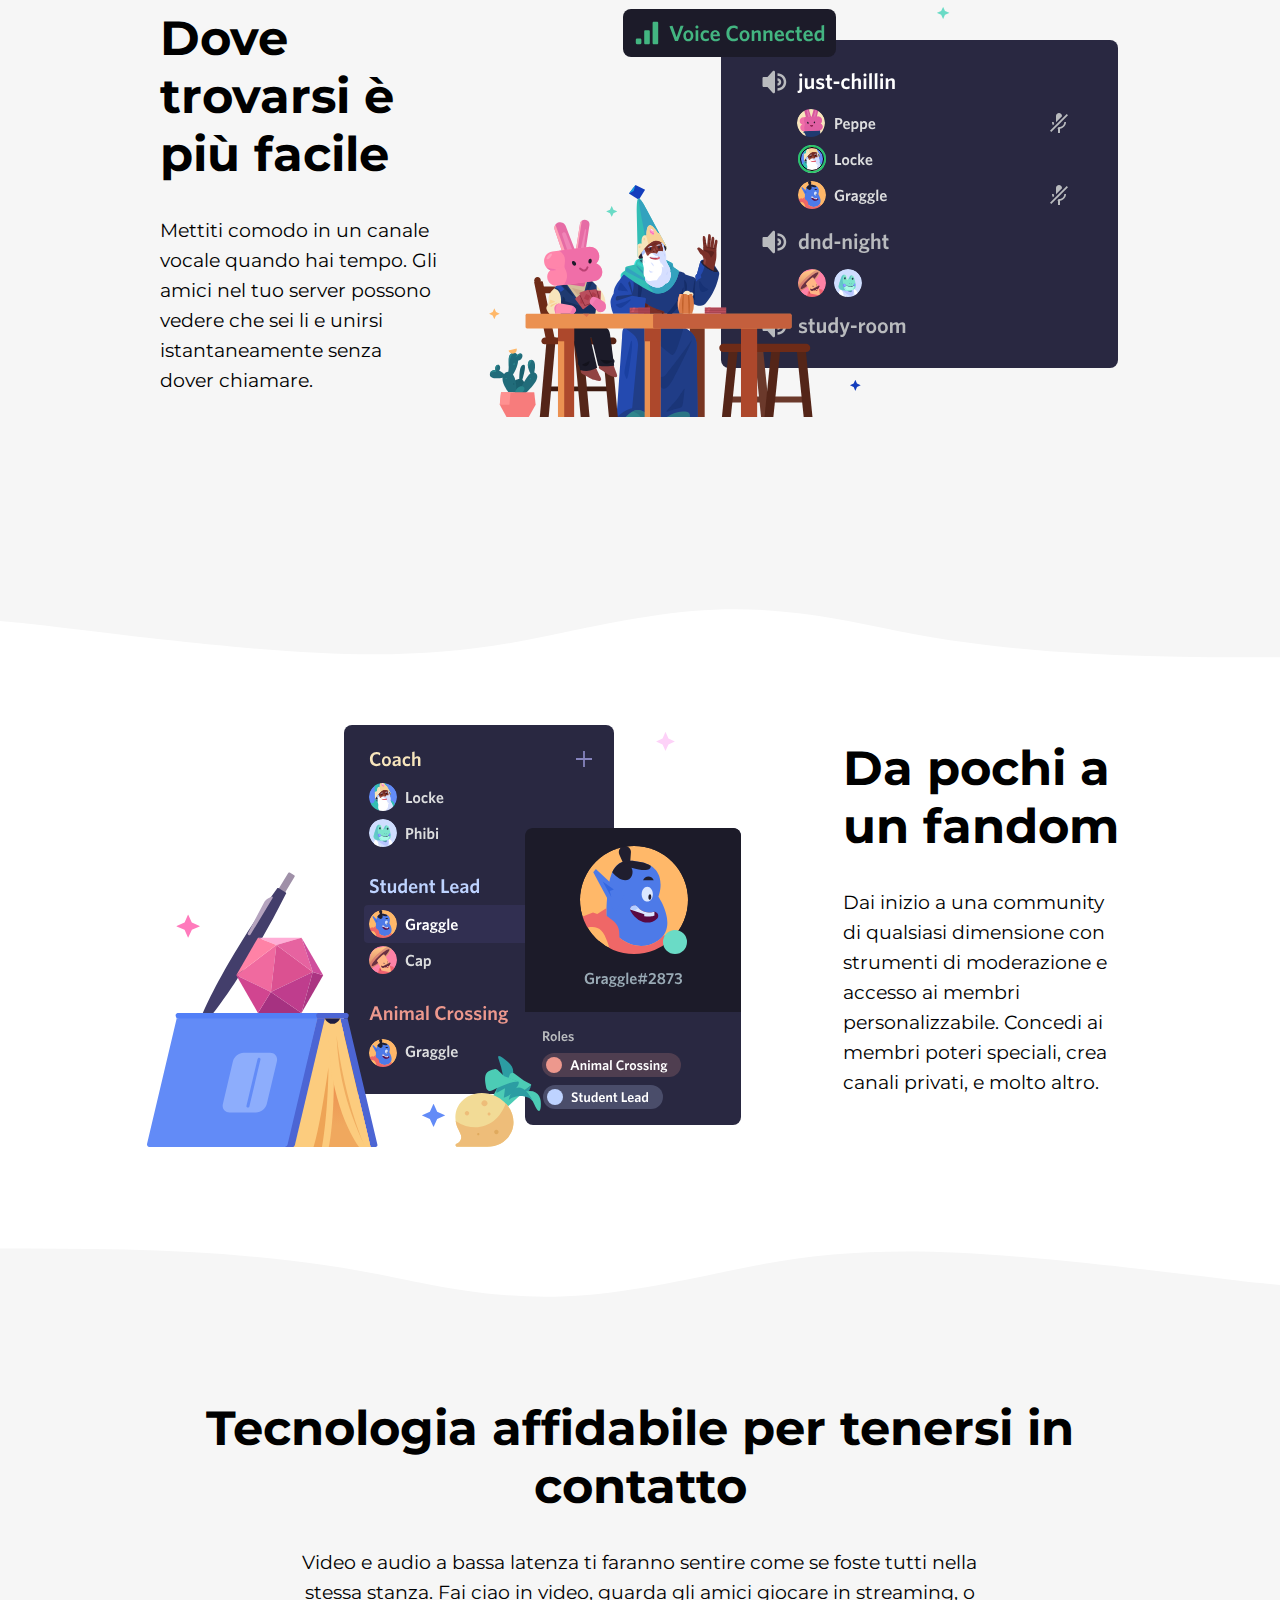
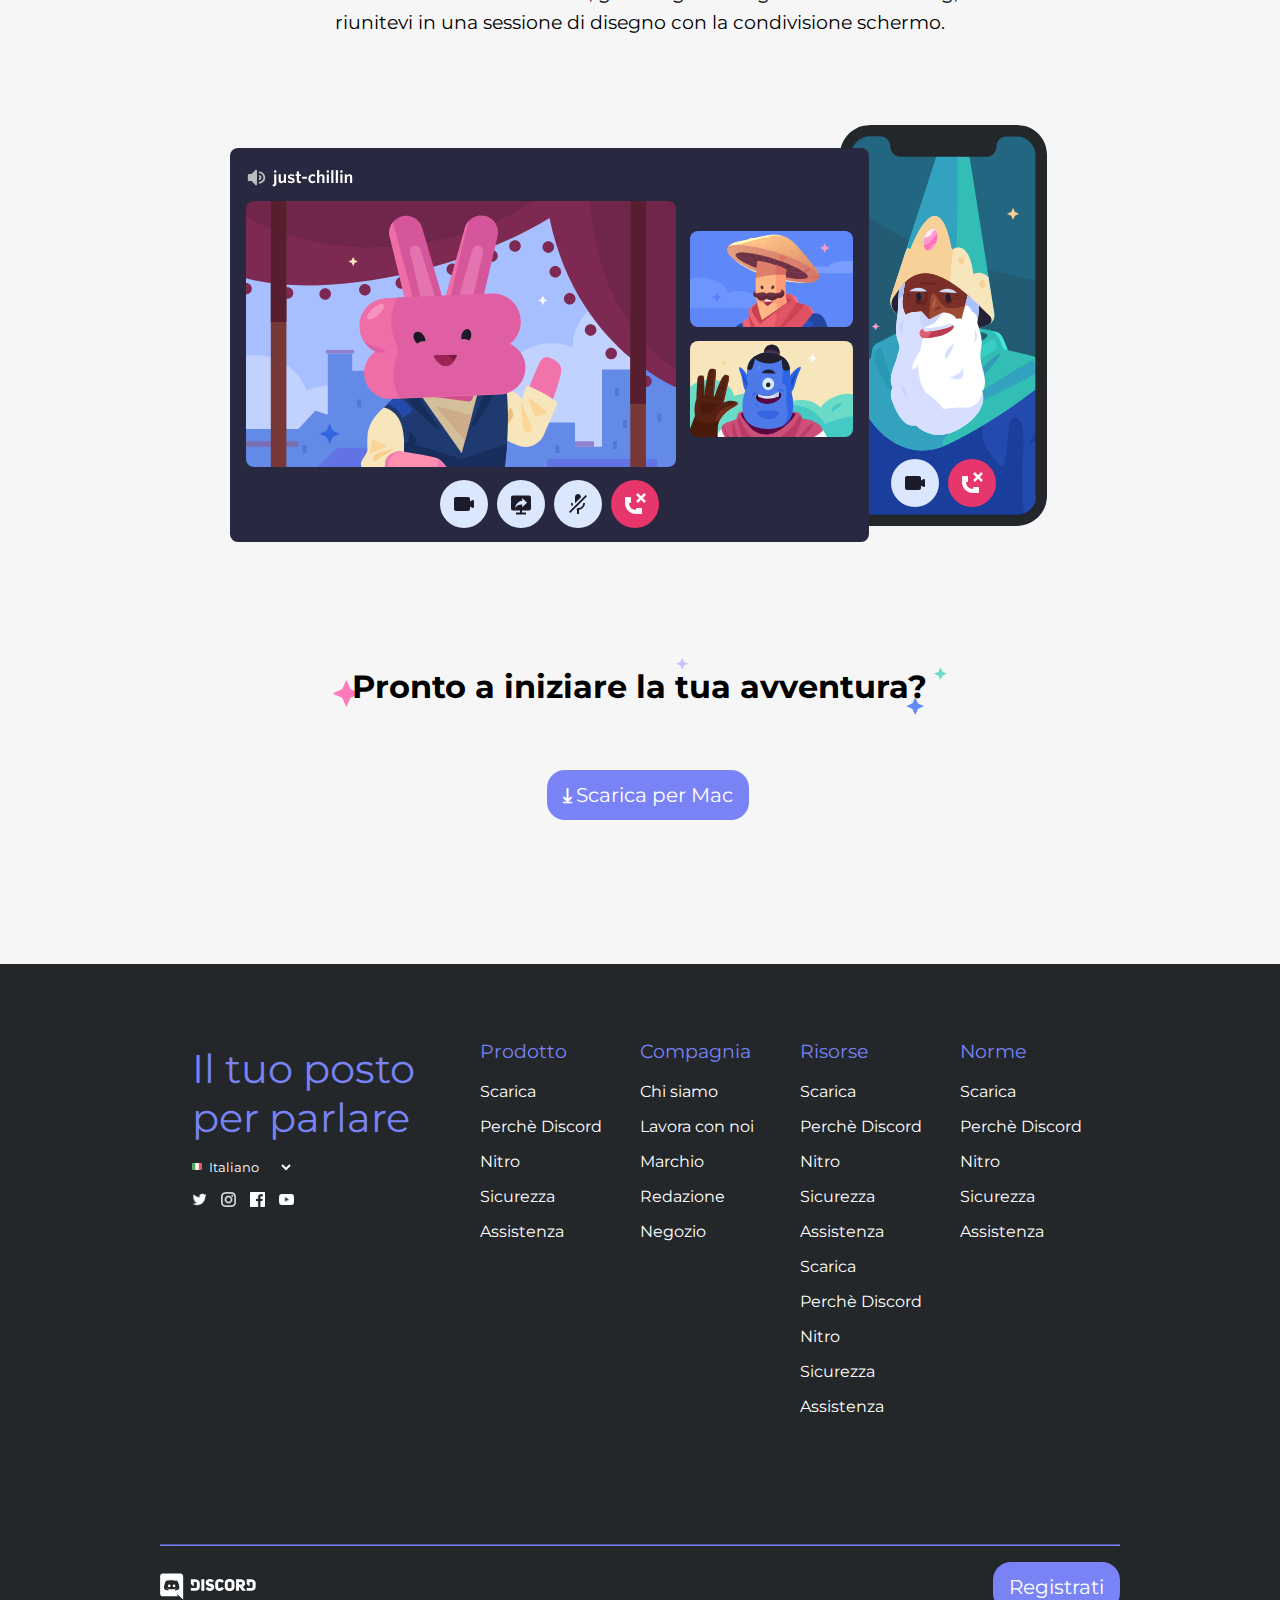
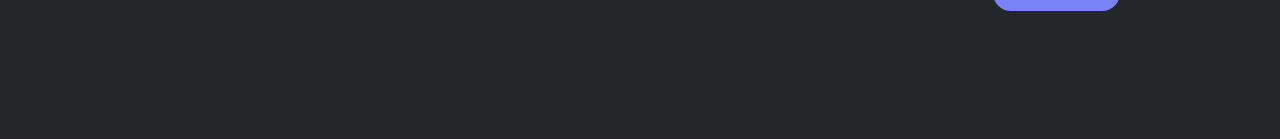
==== commit 0140e488: "added wave background" ====
--- a/bonus/index.html
+++ b/bonus/index.html
@@ -65,7 +65,10 @@
                 </div>
             </div>
         </div>
-        <svg class="wave-top" version="1.1" xmlns="http://www.w3.org/2000/svg" viewBox="0 0 1440 100" preserveAspectRatio="none"><path class="wavePath-haxJK1 animationPaused-2hZ4IO" d="M826.337463,25.5396311 C670.970254,58.655965 603.696181,68.7870267 447.802481,35.1443383 C293.342778,1.81111414 137.33377,1.81111414 0,1.81111414 L0,150 L1920,150 L1920,1.81111414 C1739.53523,-16.6853983 1679.86404,73.1607868 1389.7826,37.4859505 C1099.70117,1.81111414 981.704672,-7.57670281 826.337463,25.5396311 Z" fill="currentColor"></path></svg>
+        <div class="wave-top">
+            <svg class="wave-1hkxOo" version="1.1" xmlns="http://www.w3.org/2000/svg" viewBox="0 0 1440 100" preserveAspectRatio="none"><path class="wavePath-haxJK1 animationPaused-2hZ4IO" d="M826.337463,25.5396311 C670.970254,58.655965 603.696181,68.7870267 447.802481,35.1443383 C293.342778,1.81111414 137.33377,1.81111414 0,1.81111414 L0,150 L1920,150 L1920,1.81111414 C1739.53523,-16.6853983 1679.86404,73.1607868 1389.7826,37.4859505 C1099.70117,1.81111414 981.704672,-7.57670281 826.337463,25.5396311 Z" fill="currentColor"></path></svg>
+
+        </div>
         <div class="bg_secondary">
             
             <div class="container">
@@ -87,7 +90,10 @@
             </div>
 
         </div>  
-        <svg class="wave-bottom" version="1.1" xmlns="http://www.w3.org/2000/svg" viewBox="0 0 1440 100" preserveAspectRatio="none"><path class="wavePath-haxJK1 animationPaused-2hZ4IO" d="M826.337463,25.5396311 C670.970254,58.655965 603.696181,68.7870267 447.802481,35.1443383 C293.342778,1.81111414 137.33377,1.81111414 0,1.81111414 L0,150 L1920,150 L1920,1.81111414 C1739.53523,-16.6853983 1679.86404,73.1607868 1389.7826,37.4859505 C1099.70117,1.81111414 981.704672,-7.57670281 826.337463,25.5396311 Z" fill="currentColor"></path></svg>     
+        <div class="wave-bottom">
+            <svg class="wave-1hkxOo" version="1.1" xmlns="http://www.w3.org/2000/svg" viewBox="0 0 1440 100" preserveAspectRatio="none"><path class="wavePath-haxJK1 animationPaused-2hZ4IO" d="M826.337463,25.5396311 C670.970254,58.655965 603.696181,68.7870267 447.802481,35.1443383 C293.342778,1.81111414 137.33377,1.81111414 0,1.81111414 L0,150 L1920,150 L1920,1.81111414 C1739.53523,-16.6853983 1679.86404,73.1607868 1389.7826,37.4859505 C1099.70117,1.81111414 981.704672,-7.57670281 826.337463,25.5396311 Z" fill="currentColor"></path></svg>
+
+        </div>
         <div class="container">
             <div class="row">
                 <div class="col-8">
@@ -103,7 +109,11 @@
                 </div>
             </div>
         </div>
-        <svg class="wave-top" version="1.1" xmlns="http://www.w3.org/2000/svg" viewBox="0 0 1440 100" preserveAspectRatio="none"><path class="wavePath-haxJK1 animationPaused-2hZ4IO" d="M826.337463,25.5396311 C670.970254,58.655965 603.696181,68.7870267 447.802481,35.1443383 C293.342778,1.81111414 137.33377,1.81111414 0,1.81111414 L0,150 L1920,150 L1920,1.81111414 C1739.53523,-16.6853983 1679.86404,73.1607868 1389.7826,37.4859505 C1099.70117,1.81111414 981.704672,-7.57670281 826.337463,25.5396311 Z" fill="currentColor"></path></svg>
+        </div>
+        <div class="wave-top">
+            <svg class="wave-1hkxOo" version="1.1" xmlns="http://www.w3.org/2000/svg" viewBox="0 0 1440 100" preserveAspectRatio="none"><path class="wavePath-haxJK1 animationPaused-2hZ4IO" d="M826.337463,25.5396311 C670.970254,58.655965 603.696181,68.7870267 447.802481,35.1443383 C293.342778,1.81111414 137.33377,1.81111414 0,1.81111414 L0,150 L1920,150 L1920,1.81111414 C1739.53523,-16.6853983 1679.86404,73.1607868 1389.7826,37.4859505 C1099.70117,1.81111414 981.704672,-7.57670281 826.337463,25.5396311 Z" fill="currentColor"></path></svg>
+
+        </div>
         <div class="bg_secondary">
             <div class="container">
                 <div class="row">
--- a/bonus/assets/css/style.css
+++ b/bonus/assets/css/style.css
@@ -207,7 +207,20 @@
     padding: 3rem 0;
 }
 
-/* wave background /*
+/* wave background */
+.wave-top {
+    color: #F6F6F6;
+    margin-bottom: -5px;
+    margin-top: 2rem;
+}
+.wave-bottom {
+    rotate: 180deg;
+    color: #F6F6F6;
+    margin-top: -5px;
+    margin-bottom: 2rem;
+}
+
+
 
 #stars {
     font-size: 2rem;
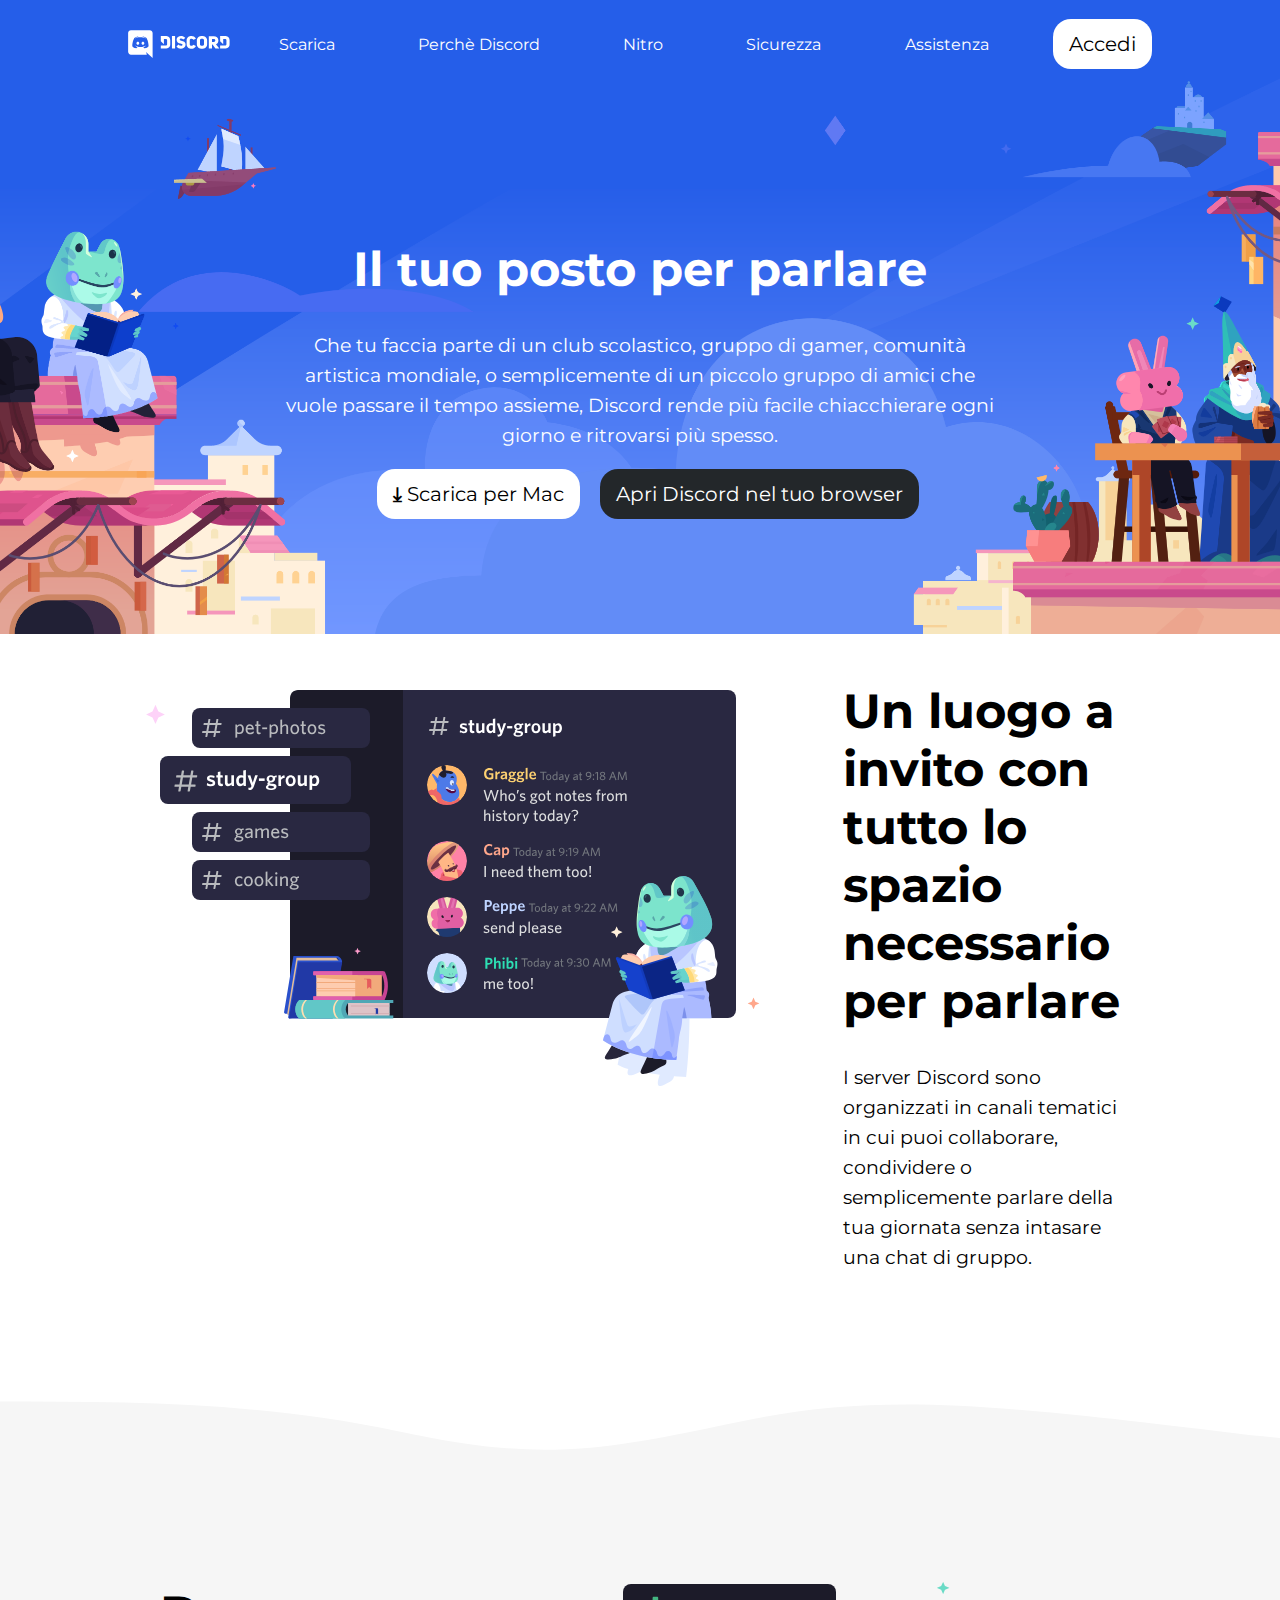
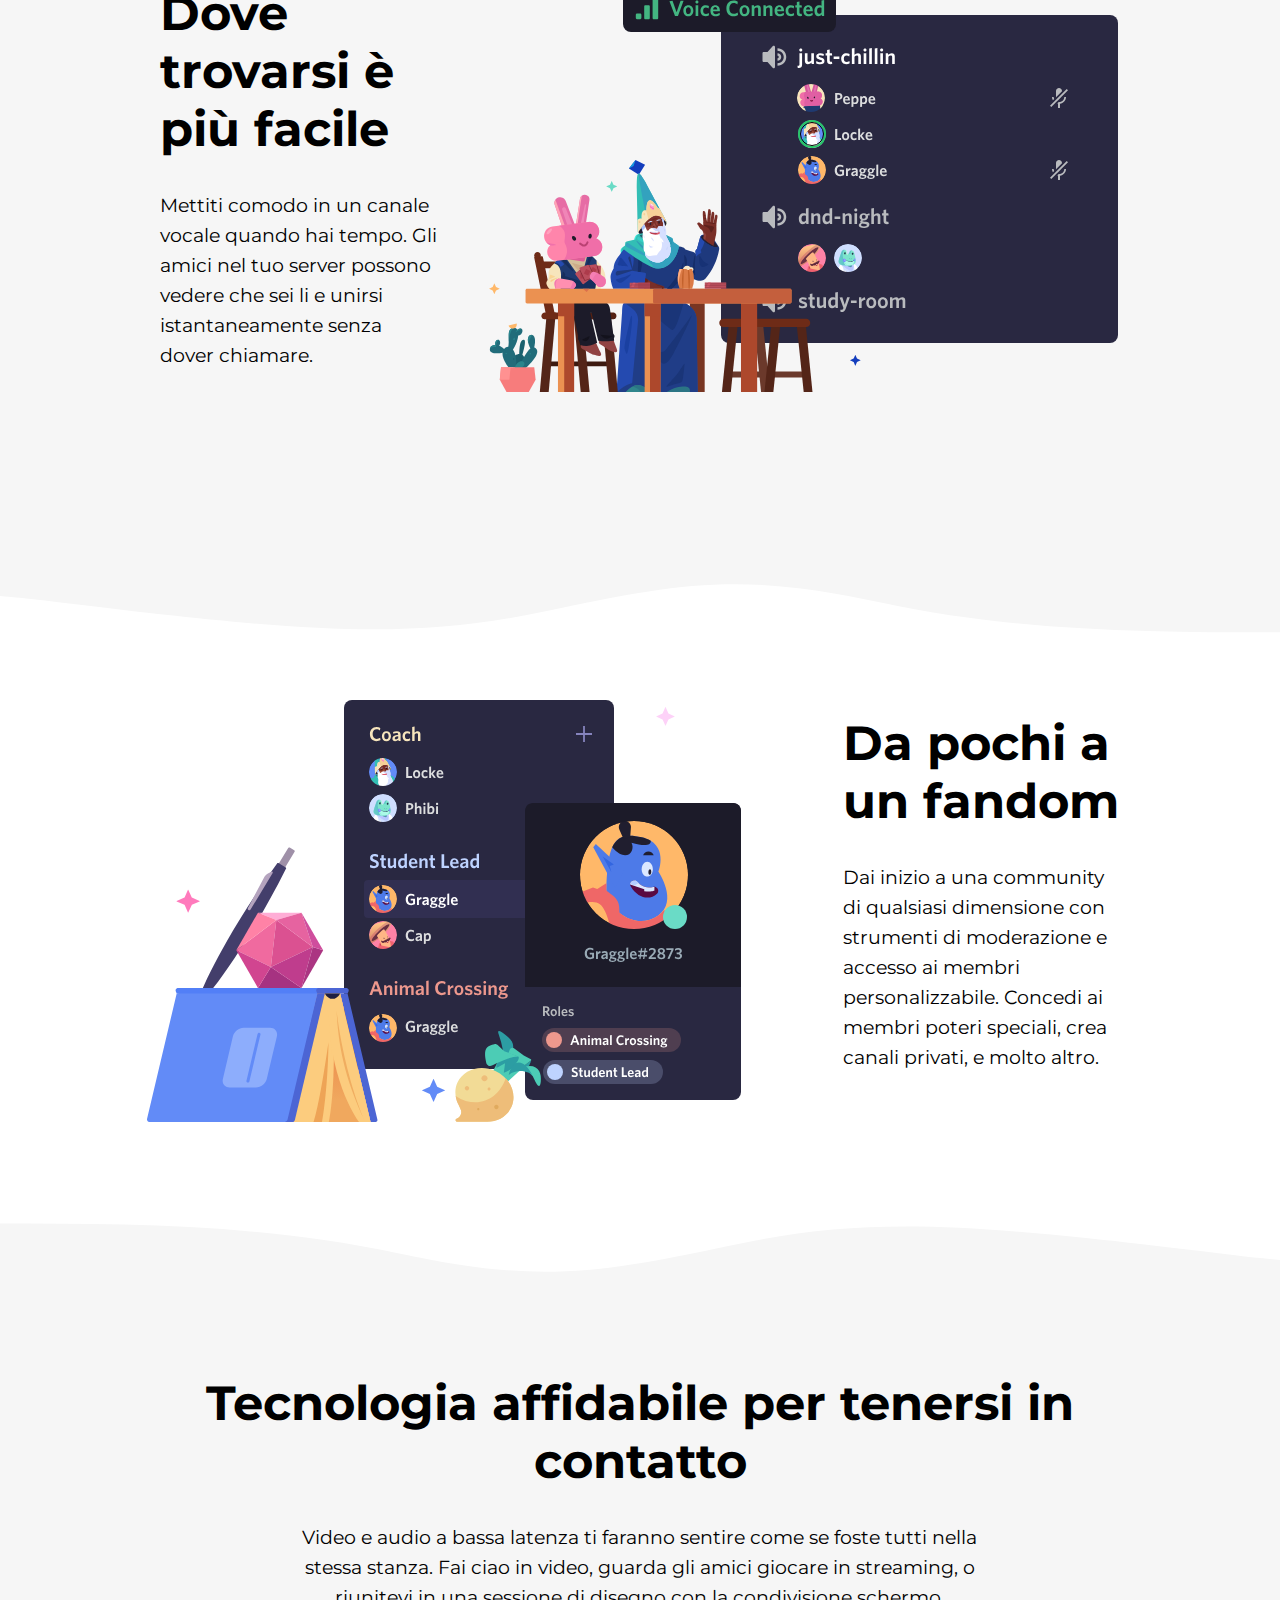
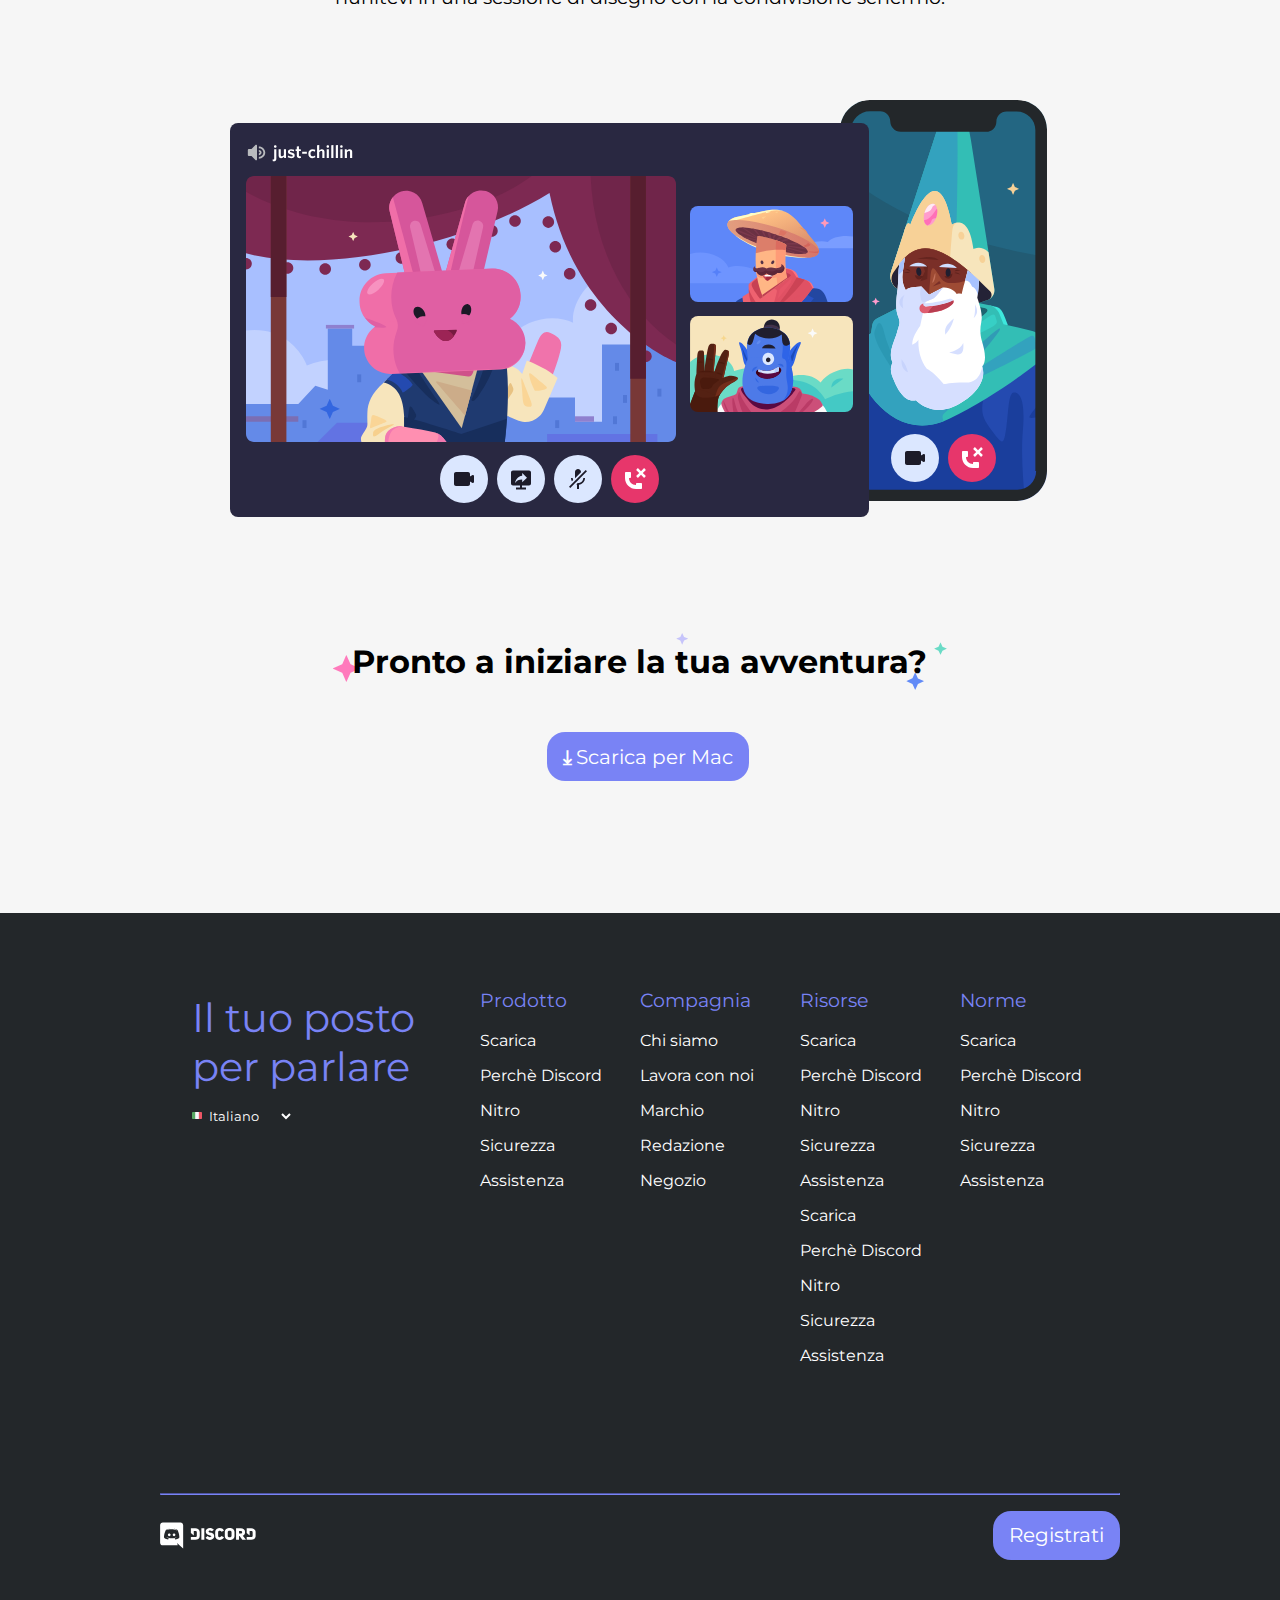
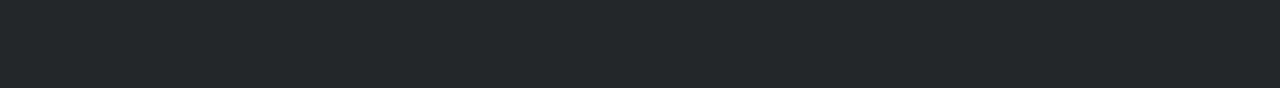
==== commit 0f85fbd3: "fixed validator errors" ====
--- a/bonus/index.html
+++ b/bonus/index.html
@@ -26,7 +26,7 @@
                 </ul>
 
             </nav>
-            <button class="white"><a href="https://discord.com/login">Accedi</a></button>
+            <a class="white" href="https://discord.com/login">Accedi</a>
         </div>
     </header>
     <!--/header-->
@@ -40,8 +40,8 @@
                         o semplicemente di un piccolo gruppo di amici che vuole passare il tempo assieme,
                         Discord rende più facile chiacchierare ogni giorno e ritrovarsi più spesso.
                         </p>
-                    <button class="white"><a href="//discord.com/api/download?platform=osx"><span class="arrow">&#10515;</span>Scarica per Mac</a></button>
-                    <button class="black"><a href="https://discord.com/app">Apri Discord nel tuo browser</a></button>
+                    <a  class="white" href="//discord.com/api/download?platform=osx"><span class="arrow">&#10515;</span>Scarica per Mac</a>
+                    <a class="black" href="https://discord.com/app">Apri Discord nel tuo browser</a>
 
                 </div>
             </div>
@@ -108,7 +108,6 @@
                         canali privati, e molto altro.</p>
                 </div>
             </div>
-        </div>
         </div>
         <div class="wave-top">
             <svg class="wave-1hkxOo" version="1.1" xmlns="http://www.w3.org/2000/svg" viewBox="0 0 1440 100" preserveAspectRatio="none"><path class="wavePath-haxJK1 animationPaused-2hZ4IO" d="M826.337463,25.5396311 C670.970254,58.655965 603.696181,68.7870267 447.802481,35.1443383 C293.342778,1.81111414 137.33377,1.81111414 0,1.81111414 L0,150 L1920,150 L1920,1.81111414 C1739.53523,-16.6853983 1679.86404,73.1607868 1389.7826,37.4859505 C1099.70117,1.81111414 981.704672,-7.57670281 826.337463,25.5396311 Z" fill="currentColor"></path></svg>
@@ -130,7 +129,7 @@
                         </div>
                         <div class="col-12">
                             <h3 id="stars">Pronto a iniziare la tua avventura?</h3>
-                            <button class="blue"><a href="//discord.com/api/download?platform=osx"><span class="arrow">&#10515;</span>Scarica per Mac</a></button>
+                            <a class="blue" href="//discord.com/api/download?platform=osx"><span class="arrow">&#10515;</span>Scarica per Mac</a>
                         </div>
     
                     </div>
@@ -212,7 +211,7 @@
             <div class="row">
                 <div class="col-12 footer">
                     <img class="logo" src="./assets/img/logo.svg" alt="">
-                    <button class="blue"><a href="https://discord.com/register">Registrati</a></button>
+                    <a class="blue" href="https://discord.com/register">Registrati</a>
                 </div>
             </div>
         </div>
--- a/bonus/assets/css/style.css
+++ b/bonus/assets/css/style.css
@@ -24,11 +24,6 @@
     max-width: 100%;
 }
 
-a {
-    text-decoration: none;
-}
-
-
 /* header */
 header .container {
     display:flex;
@@ -47,25 +42,44 @@
 }
 
 /* buttons */
-button {
+a {
+    text-decoration: none;
+    border-radius: 18px;
+    padding: 0.8rem 1rem 0.8rem 1rem;
+}
+
+
+a.white, a.black, a.blue {
     border: none;
-    padding: 0.8rem 1rem 0.8rem 1rem;
     font-size: 20px;
     margin-left: 1rem;
-    border-radius: 18px;
-    
-}
-
-button:hover {
+    
+    
+    
+}
+
+a:hover {
     cursor: pointer;
 }
 
-.blue a, .black a{
-    color: white;
-}
-
-.white a{
+
+.white{
     color: black;
+    background-color: white;
+}
+
+.white:hover {
+    color: var(--var-blue);
+}
+
+.blue {
+    background-color: var(--var-blue);
+    color: white;
+    
+}
+
+.blue:hover {
+    box-shadow: inset 0 0 0 10em rgba(255, 255, 255, 0.3);
 }
 
 .black {
@@ -73,40 +87,18 @@
 }
 
 
-.blue {
-    background-color: var(--var-blue);
-    color: white;
-    
-}
-
-.blue:hover {
-    box-shadow: inset 0 0 0 10em rgba(255, 255, 255, 0.3);
-}
-
-
-
 .black:hover {
     background-color: #36393f;
 }
 
-.black {
-    background-color: var(--var-black);
-}
-
-.white {
-    background-color: white;
-    
-    
-}
-
-.white a:hover {
-    color: var(--var-blue);
-}
-
-
-
-
-header button {
+.blue, .black{
+    color: white;
+}
+
+
+
+
+header a.white {
     height: 20%;
     align-self: center;
    
@@ -150,8 +142,7 @@
 
 nav ul li a {
     color: white;
-    padding: 1rem;
-    border-radius: 18px;
+    
 }
 
 nav ul li a:hover {
